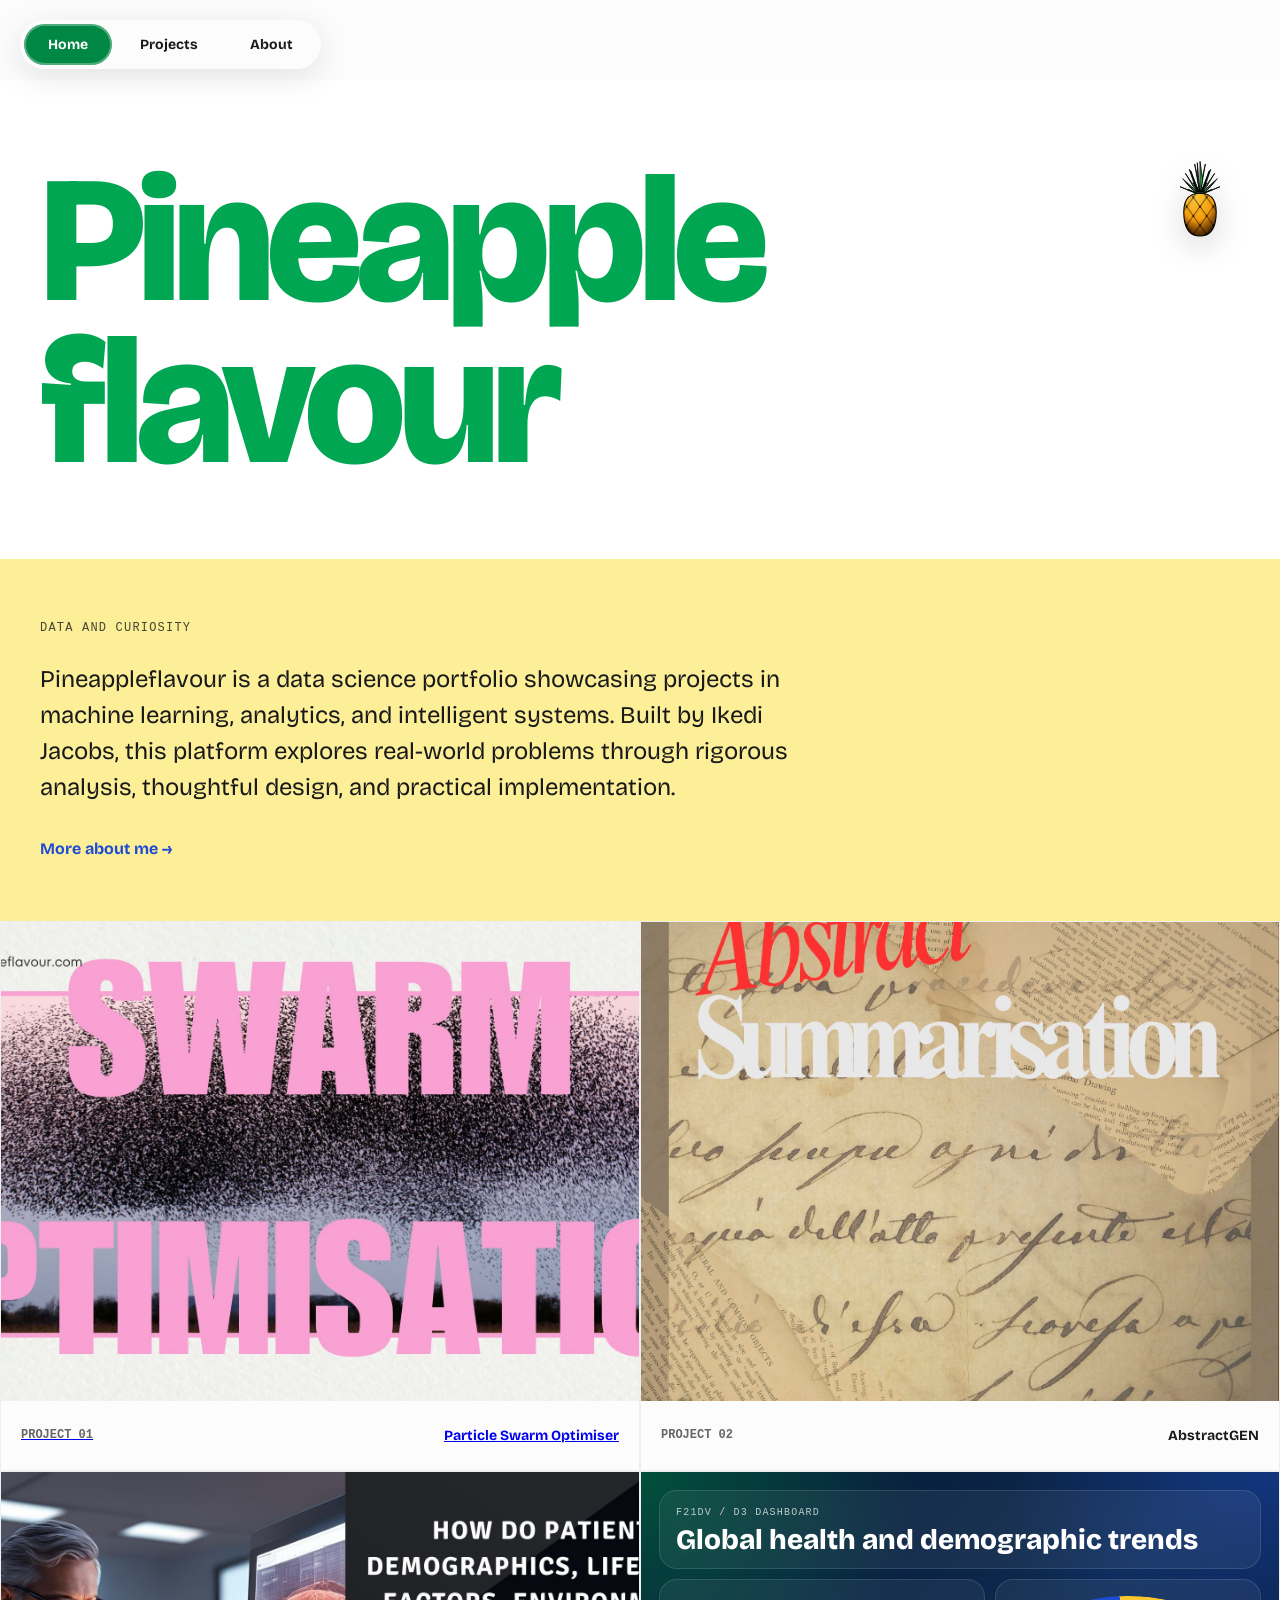
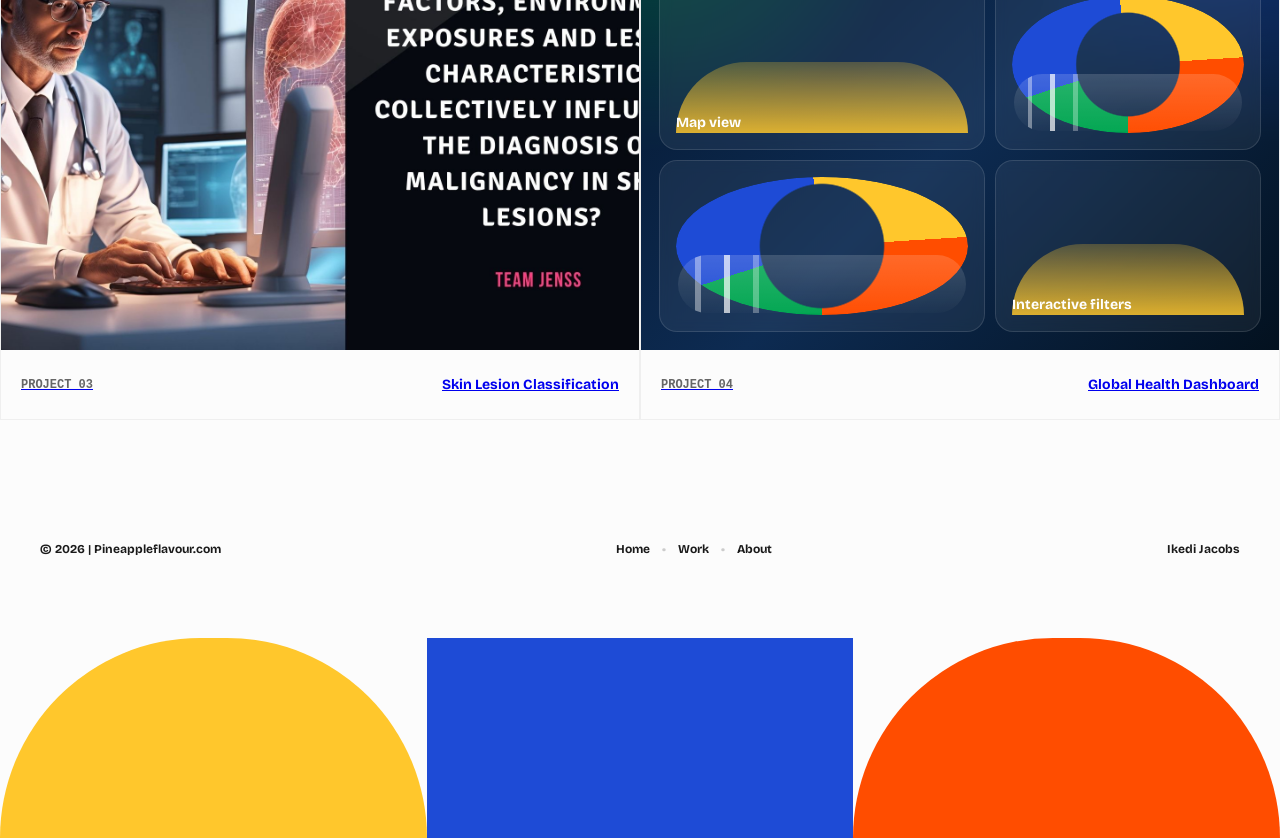
==== index.html @ 5fedc17b "feat: Add rotating pineapple SVG animation and apply drop shadow effect for enhanced visual appeal" ====
<!DOCTYPE html>
<html lang="en">

<head>
    <meta charset="UTF-8">
    <meta name="viewport" content="width=device-width, initial-scale=1.0">
    <title>Pineappleflavour</title>
    <link rel="icon" href="/assets/favicon.ico" type="image/png">
    <link rel="stylesheet" href="/style.css">
    <link rel="preconnect" href="https://fonts.googleapis.com">
    <link rel="preconnect" href="https://fonts.gstatic.com" crossorigin>
    <link
        href="https://fonts.googleapis.com/css2?family=Ancizar+Serif:ital,wght@0,300..900;1,300..900&family=Bricolage+Grotesque:opsz,wght@12..96,200..800&display=swap"
        rel="stylesheet">
</head>

<body class="page-home">
    <header class="header">
        <nav class="nav">
            <a href="/" class="nav-pill active">Home</a>
            <a href="/work/" class="nav-pill">Projects</a>
            <a href="/about/" class="nav-pill">About</a>
        </nav>
    </header>

    <main>
        <section class="hero-home">
            <div class="hero-content">
                <div class="title-row">
                    <h1 class="main-title">Pineapple<br>flavour</h1>
                    <div class="sun-icon">
                        <svg class="rotating-pineapple" viewBox="0 0 200 300" width="100%" height="100%" xmlns="http://www.w3.org/2000/svg">
                            <defs>
                                <radialGradient id="bodyGrad" cx="50%" cy="50%" r="50%" fx="35%" fy="35%">
                                    <stop offset="0%" stop-color="#ffd54f" />
                                    <stop offset="60%" stop-color="#f59e0b" />
                                    <stop offset="100%" stop-color="#b45309" />
                                </radialGradient>
                            
                                <radialGradient id="innerShadow" cx="50%" cy="50%" r="50%" fx="30%" fy="30%">
                                    <stop offset="65%" stop-color="#000" stop-opacity="0" />
                                    <stop offset="100%" stop-color="#000" stop-opacity="0.8" />
                                </radialGradient>

                                <pattern id="diamonds" width="50" height="70" patternUnits="userSpaceOnUse" patternTransform="translate(25, 0)">
                                    <line x1="0" y1="0" x2="50" y2="70" stroke="#000" stroke-width="2.5" />
                                    <line x1="50" y1="0" x2="0" y2="70" stroke="#000" stroke-width="2.5" />
                                    
                                    <g stroke="#000" stroke-width="2.5" stroke-linecap="round">
                                        <line x1="22" y1="35" x2="28" y2="35" />
                                        <line x1="25" y1="32" x2="25" y2="38" />
                                        <line x1="-3" y1="0" x2="3" y2="0" />
                                        <line x1="0" y1="-3" x2="0" y2="3" />
                                        <line x1="47" y1="0" x2="53" y2="0" />
                                        <line x1="50" y1="-3" x2="50" y2="3" />
                                        <line x1="-3" y1="70" x2="3" y2="70" />
                                        <line x1="0" y1="67" x2="0" y2="73" />
                                        <line x1="47" y1="70" x2="53" y2="70" />
                                        <line x1="50" y1="67" x2="50" y2="73" />
                                    </g>
                                </pattern>

                                <clipPath id="bodyClip">
                                    <path d="M100,125 C150,125 165,160 160,215 C155,265 135,285 100,285 C65,285 45,265 40,215 C35,160 50,125 100,125 Z" />
                                </clipPath>
                            </defs>

                            <g stroke="#000" stroke-width="3" stroke-linejoin="round">
                                <path d="M100,130 L60,35 L80,95 Z" fill="#145227" />
                                <path d="M100,130 L140,35 L120,95 Z" fill="#145227" />
                                <path d="M100,130 L35,70 L65,105 Z" fill="#145227" />
                                <path d="M100,130 L165,70 L135,105 Z" fill="#145227" />

                                <path d="M100,130 L80,15 L95,85 Z" fill="#207a3c" />
                                <path d="M100,130 L120,15 L105,85 Z" fill="#207a3c" />
                                <path d="M100,130 L45,50 L75,100 Z" fill="#207a3c" />
                                <path d="M100,130 L155,50 L125,100 Z" fill="#207a3c" />
                                <path d="M100,130 L25,100 L60,115 Z" fill="#145227" />
                                <path d="M100,130 L175,100 L140,115 Z" fill="#145227" />

                                <path d="M100,130 L100,5 L110,75 Z" fill="#32a852" />
                                <path d="M100,130 L90,10 L92,75 Z" fill="#32a852" />
                                <path d="M100,130 L65,40 L85,95 Z" fill="#32a852" />
                                <path d="M100,130 L135,40 L115,95 Z" fill="#32a852" />
                                <path d="M100,130 L45,80 L75,115 Z" fill="#32a852" />
                                <path d="M100,130 L155,80 L125,115 Z" fill="#32a852" />

                                <path d="M100,130 L75,85 L95,120 Z" fill="#207a3c" />
                                <path d="M100,130 L125,85 L105,120 Z" fill="#207a3c" />
                                <path d="M100,130 L55,110 L85,125 Z" fill="#207a3c" />
                                <path d="M100,130 L145,110 L115,125 Z" fill="#207a3c" />
                            </g>

                            <path d="M78,123 C78,118 122,118 122,123 C122,128 78,128 78,123 Z" fill="#145227" stroke="#000" stroke-width="3" />

                            <g clip-path="url(#bodyClip)">
                                <rect x="0" y="0" width="200" height="300" fill="url(#bodyGrad)" />
                                <rect x="0" y="0" width="200" height="300" fill="url(#diamonds)" />
                                <rect x="0" y="0" width="200" height="300" fill="url(#innerShadow)" />
                            </g>
                        
                            <path d="M100,125 C150,125 165,160 160,215 C155,265 135,285 100,285 C65,285 45,265 40,215 C35,160 50,125 100,125 Z" fill="none" stroke="#000" stroke-width="4" />
                        </svg>
                    </div>
                </div>
            </div>
            <div class="hero-info-box">
                <p class="section-label">DATA AND CURIOSITY</p>
                <p class="hero-description">
                    Pineappleflavour is a data science portfolio showcasing projects in machine learning, analytics, and
                    intelligent systems.
                    Built by Ikedi Jacobs, this platform explores real-world problems through rigorous analysis,
                    thoughtful design, and
                    practical implementation.
                </p>
                <a href="/about/" class="more-link">More about me →</a>
            </div>
        </section>

        <section class="projects-grid">
            <a href="/pso/" class="project-card">
                <div class="project-image">
                    <img src="assets/swarm-optimisation-full.jpg" alt="Particle Swarm Optimiser">
                </div>
                <div class="project-info">
                    <span class="project-id">PROJECT 01</span>
                    <span class="project-name">Particle Swarm Optimiser</span>
                </div>
            </a>
            <div class="project-card">
                <div class="project-image">
                    <img src="assets/abstractGEN.jpg" alt="AbstractGEN">
                </div>
                <div class="project-info">
                    <span class="project-id">PROJECT 02</span>
                    <span class="project-name">AbstractGEN</span>
                </div>
            </div>
            <a href="/skin-lesion/" class="project-card">
                <div class="project-image">
                    <img src="assets/skin_lesion.jpg" alt="Skin Lesion Classification">
                </div>
                <div class="project-info">
                    <span class="project-id">PROJECT 03</span>
                    <span class="project-name">Skin Lesion Classification</span>
                </div>
            </a>
            <a href="/f21dv/" class="project-card">
                <div class="project-image">
                    <div class="project-preview project-preview--f21dv">
                        <div class="project-preview-grid">
                            <div class="project-preview-title">
                                <span class="project-preview-kicker">F21DV / D3 DASHBOARD</span>
                                <span class="project-preview-heading">Global health and demographic trends</span>
                            </div>
                            <div class="project-preview-panel">
                                <span>Map view</span>
                            </div>
                            <div class="project-preview-chart"></div>
                            <div class="project-preview-chart"></div>
                            <div class="project-preview-panel">
                                <span>Interactive filters</span>
                            </div>
                        </div>
                    </div>
                </div>
                <div class="project-info">
                    <span class="project-id">PROJECT 04</span>
                    <span class="project-name">Global Health Dashboard</span>
                </div>
            </a>
            <!-- <div class="project-card">
                <div class="project-image">
                    <img src="assets/project4.jpg" alt="Coming Soon">
                </div>
                <div class="project-info">
                    <span class="project-id">PROJECT 04</span>
                    <span class="project-name">Coming Soon</span>
                </div>
            </div> -->
        </section>
    </main>

    <footer class="footer">
        <div class="footer-top">
            <div class="copyright">© 2026 | Pineappleflavour.com</div>
            <nav class="footer-nav">
                <a href="/">Home</a>
                <span class="dot">•</span>
                <a href="/work/">Work</a>
                <span class="dot">•</span>
                <a href="/about/">About</a>
            </nav>
            <div class="footer-name">Ikedi Jacobs</div>
        </div>
        <div class="footer-shapes">
            <div class="shape yellow"></div>
            <div class="shape blue"></div>
            <div class="shape orange"></div>
        </div>
    </footer>
    <script src="/main.js"></script>
</body>

</html>
---- style.css ----
:root {
    /* Color Palette */
    --bg-color: #fcfcfc;
    --text-primary: #1a1a1a;
    --accent-brown: #8b572a;
    --accent-green: #00a651;
    --accent-blue: #1e4bd6;
    --accent-orange: #ff4d00;
    --accent-yellow: #ffc72c;
    --experimental-yellow: #fcef97;

    /* Typography */
    --font-main: 'Bricolage Grotesque', sans-serif;
    --font-serif: 'Ancizar Serif', serif;
    --font-mono: 'Space Mono', monospace;

    /* Navigation */
    --nav-active-bg: var(--accent-yellow);
    --nav-active-text: #000;
}

* {
    margin: 0;
    padding: 0;
    box-sizing: border-box;
}

body {
    background-color: var(--bg-color);
    color: var(--text-primary);
    font-family: var(--font-main);
    overflow-x: hidden;
    line-height: 1.5;
}

/* Header & Nav */
.header {
    position: fixed;
    top: 20px;
    left: 20px;
    z-index: 1000;
    backdrop-filter: blur(10px);
    background: rgba(255, 255, 255, 0.1);
    border-radius: 40px;
    padding: 4px;
    box-shadow: 0 8px 32px rgba(0, 0, 0, 0.1);
}

.nav {
    display: flex;
    gap: 4px;
}

.nav-pill {
    padding: 10px 24px;
    text-decoration: none;
    font-weight: 700;
    font-size: 14px;
    transition: all 0.4s cubic-bezier(0.23, 1, 0.32, 1);
    display: flex;
    align-items: center;
    justify-content: center;
    border-radius: 30px !important;
    background-color: transparent;
    color: var(--text-primary);
}

.nav-pill.active {
    background-color: var(--nav-active-bg);
    color: var(--nav-active-text);
    box-shadow: inset 0 0 0 2px rgba(255, 255, 255, 0.3);
}

.nav-pill:nth-child(1) {
    border-radius: 40px 0 0 40px;
}

.nav-pill:nth-child(3) {
    border-radius: 0 40px 40px 0;
}

.page-home {
    --nav-active-bg: #008743;
    --nav-active-text: #fff;
}

.page-projects {
    --nav-active-bg: #a8cdf7;
    --nav-active-text: #0d2b52;
}

.page-about {
    --nav-active-bg: #6f451f;
    --nav-active-text: #fff;
}

.nav-pill:hover {
    transform: translateY(-2px);
    box-shadow: 0 4px 20px rgba(0, 0, 0, 0.1);
}

/* Hero Section */
.hero-home {
    padding: 80px 0 0;
}

.hero-content {
    background-color: #fff;
    padding: 80px 40px;
    border-radius: 4px;
}

.title-row {
    display: flex;
    align-items: flex-start;
    justify-content: space-between;
}

.main-title {
    font-size: clamp(60px, 15vw, 180px);
    line-height: 0.9;
    letter-spacing: -0.04em;
    font-weight: 900;
    color: var(--accent-green);
    text-transform: none;
}

.sun-icon {
    width: 80px;
    height: 80px;
    animation: rotate 20s linear infinite;
}

@keyframes rotate {
    from {
        transform: rotate(0deg);
    }

    to {
        transform: rotate(360deg);
    }
}

.rotating-pineapple {
        animation: spinPineapple 12s linear infinite;
        transform-origin: center;
        /* Optional: Add a subtle drop shadow to make it pop */
        filter: drop-shadow(0px 10px 15px rgba(0, 0, 0, 0.15));
    }

    @keyframes spinPineapple {
        from { transform: rotate(0deg); }
        to { transform: rotate(360deg); }
    }

.hero-info-box {
    background-color: var(--experimental-yellow);
    padding: 60px 40px;
    color: var(--text-primary);
    margin-top: -5px;
    /* Slight overlap or flush */
}

.section-label {
    font-family: var(--font-mono);
    font-size: 12px;
    letter-spacing: 0.1em;
    margin-bottom: 24px;
    opacity: 0.8;
}

.hero-description {
    font-size: 24px;
    max-width: 800px;
    margin-bottom: 32px;
    font-weight: 400;
}

.more-link {
    color: var(--accent-blue);
    text-decoration: none;
    font-weight: 700;
    font-size: 16px;
}

/* Projects Grid */
.projects-grid {
    display: grid;
    grid-template-columns: 1fr 1fr;
    padding: 0;
}

.project-card {
    border: 1px solid rgba(0, 0, 0, 0.05);
    cursor: pointer;
    overflow: hidden;
}

.project-image {
    aspect-ratio: 4/3;
    background-color: #ddd;
    overflow: hidden;
}

.project-image img {
    width: 100%;
    height: 100%;
    object-fit: cover;
    transition: transform 0.6s cubic-bezier(0.19, 1, 0.22, 1);
}

.project-preview {
    position: relative;
    width: 100%;
    height: 100%;
    min-height: 100%;
    overflow: hidden;
}

.project-preview--f21dv {
    background:
        radial-gradient(circle at top left, rgba(0, 166, 81, 0.4), transparent 35%),
        radial-gradient(circle at top right, rgba(30, 75, 214, 0.35), transparent 34%),
        linear-gradient(135deg, #04162d 0%, #0d2b52 52%, #03111f 100%);
    color: #fff;
}

.project-preview-grid {
    position: absolute;
    inset: 0;
    display: grid;
    grid-template-columns: 1.1fr 0.9fr;
    grid-template-rows: auto 1fr 1fr;
    gap: 10px;
    padding: 18px;
}

.project-preview-title,
.project-preview-panel,
.project-preview-chart {
    border: 1px solid rgba(255, 255, 255, 0.12);
    border-radius: 18px;
    background: rgba(255, 255, 255, 0.06);
    backdrop-filter: blur(6px);
}

.project-preview-title {
    grid-column: 1 / -1;
    padding: 14px 16px;
}

.project-preview-title span {
    display: block;
}

.project-preview-kicker {
    font-family: var(--font-mono);
    font-size: 10px;
    letter-spacing: 0.12em;
    color: rgba(255, 255, 255, 0.72);
    margin-bottom: 6px;
}

.project-preview-heading {
    font-size: clamp(20px, 2.4vw, 28px);
    line-height: 1;
    font-weight: 800;
}

.project-preview-panel {
    padding: 16px;
    display: flex;
    align-items: flex-end;
    position: relative;
    overflow: hidden;
}

.project-preview-panel::before {
    content: "";
    position: absolute;
    inset: auto 16px 16px;
    height: 42%;
    border-radius: 999px 999px 0 0;
    background: linear-gradient(180deg, rgba(255, 199, 44, 0.25), rgba(255, 199, 44, 0.85));
}

.project-preview-panel span {
    position: relative;
    z-index: 1;
    font-size: 14px;
    font-weight: 700;
}

.project-preview-chart {
    position: relative;
    overflow: hidden;
}

.project-preview-chart::before,
.project-preview-chart::after {
    content: "";
    position: absolute;
    inset: 16px;
    border-radius: 50%;
}

.project-preview-chart::before {
    background:
        conic-gradient(from 180deg,
            #00a651 0 20%,
            #1e4bd6 20% 48%,
            #ffc72c 48% 74%,
            #ff4d00 74% 100%);
    mask: radial-gradient(circle at center, transparent 0 38%, #000 39%);
    -webkit-mask: radial-gradient(circle at center, transparent 0 38%, #000 39%);
}

.project-preview-chart::after {
    inset: auto 18px 18px;
    height: 34%;
    border-radius: 999px;
    background:
        linear-gradient(90deg, transparent 0 6%, rgba(255, 255, 255, 0.4) 6% 8%, transparent 8% 16%, rgba(255, 255, 255, 0.7) 16% 18%, transparent 18% 26%, rgba(255, 255, 255, 0.3) 26% 28%, transparent 28% 100%),
        linear-gradient(180deg, rgba(255, 255, 255, 0.16), rgba(255, 255, 255, 0.02));
}

.project-card:hover .project-image img {
    transform: scale(1.05);
}

.project-info {
    padding: 24px 20px;
    display: flex;
    justify-content: space-between;
    align-items: center;
    font-size: 14px;
    font-weight: 700;
}

.project-id {
    font-family: var(--font-mono);
    font-size: 12px;
    color: #666;
}

/* Footer */
.footer {
    padding: 80px 0 0 0;
    display: flex;
    flex-direction: column;
}

.footer-top {
    display: flex;
    justify-content: space-between;
    align-items: center;
    padding: 40px;
    font-size: 12px;
    font-weight: 700;
}

.footer-nav {
    display: flex;
    gap: 12px;
}

.footer-nav a {
    text-decoration: none;
    color: inherit;
}

.dot {
    color: #ccc;
}

.footer-shapes {
    display: flex;
    height: 200px;
    margin-top: 40px;
}

.shape {
    flex: 1;
}

.shape.yellow {
    background-color: var(--accent-yellow);
    border-radius: 200px 200px 0 0;
}

.shape.blue {
    background-color: var(--accent-blue);
}

.shape.orange {
    background-color: var(--accent-orange);
    border-radius: 200px 200px 0 0;
}


/* Projects List (Work Page) */
.projects-list {
    padding: 0;
    background-color: #fff;
}

.work-item {
    display: grid;
    grid-template-columns: 1fr 1fr;
    border-bottom: 1px solid #eee;
}

.work-content {
    padding: 80px 40px;
    display: flex;
    flex-direction: column;
    justify-content: space-between;
}

.work-meta {
    font-family: var(--font-mono);
    font-size: 12px;
    color: #999;
    margin-bottom: 40px;
}

.work-item-title {
    font-size: 48px;
    font-weight: 700;
    margin-bottom: 24px;
    line-height: 1.1;
}

.work-item-desc {
    font-size: 18px;
    color: #444;
    max-width: 400px;
    margin-bottom: 40px;
}

.view-link {
    font-weight: 700;
    color: var(--accent-blue);
    text-decoration: none;
}

.work-visual {
    background-color: #f0f0f0;
    overflow: hidden;
    aspect-ratio: 1/1;
}

.work-visual img {
    width: 100%;
    height: 100%;
    object-fit: cover;
    transition: transform 0.8s ease;
}

.work-visual .project-preview {
    height: 100%;
}

.work-item:hover .work-visual img {
    transform: scale(1.05);
}

.work-item:hover .project-preview {
    transform: scale(1.03);
    transition: transform 0.8s ease;
}

@media (max-width: 900px) {
    .work-item {
        grid-template-columns: 1fr;
    }
}

/* Responsive */
@media (max-width: 768px) {
    .projects-grid {
        grid-template-columns: 1fr;
    }

    .title-row {
        flex-direction: column-reverse;
    }

    .sun-icon {
        margin-bottom: 20px;
    }

    .footer-top {
        flex-direction: column;
        gap: 20px;
        text-align: center;
    }
}
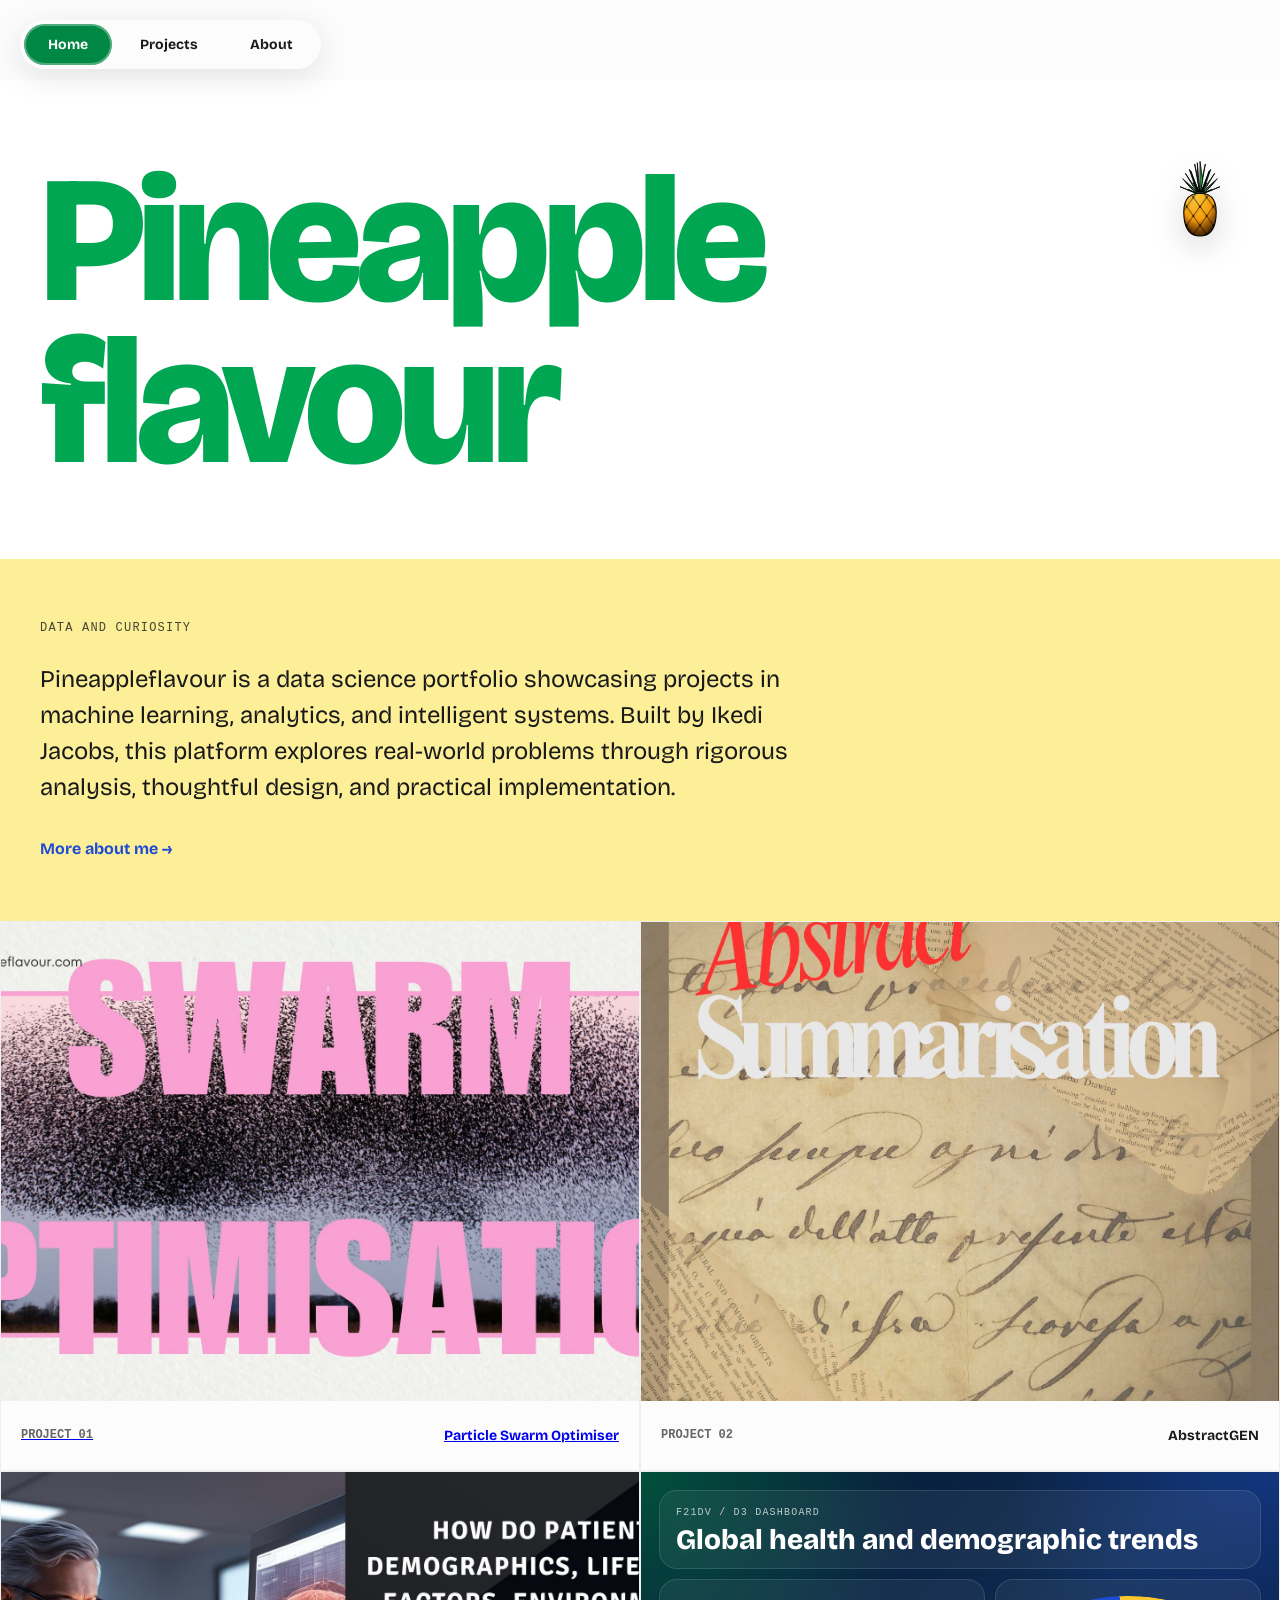
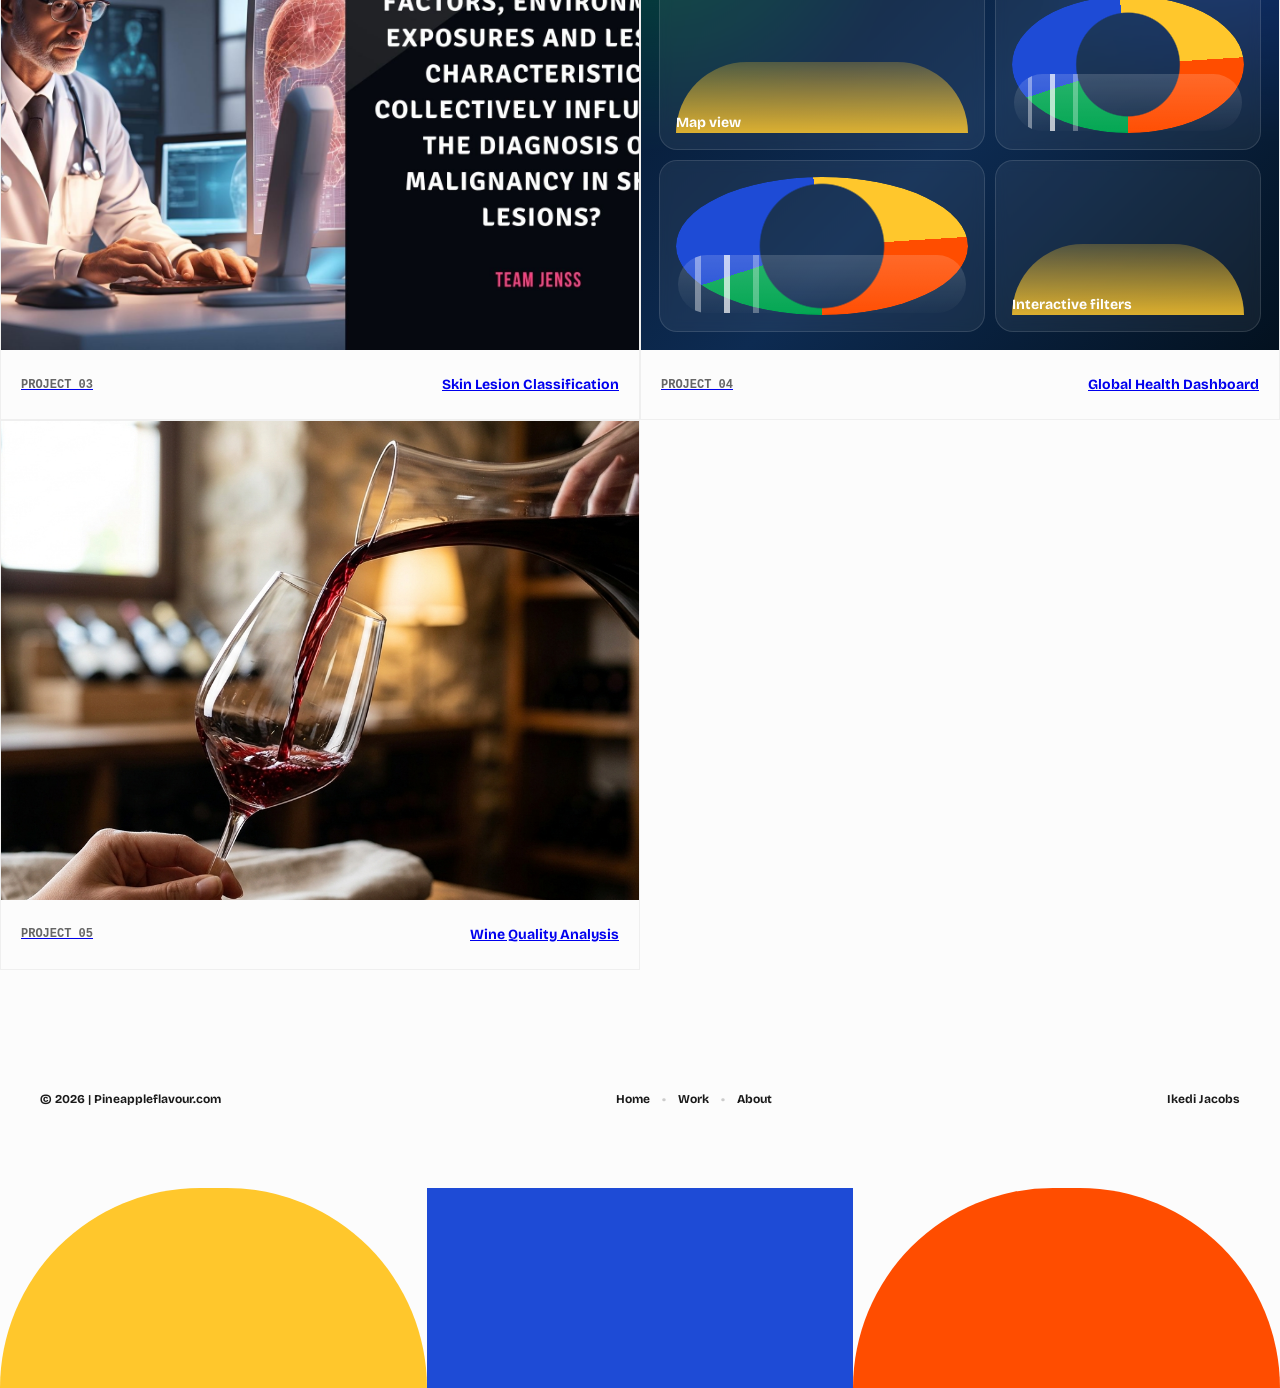
==== commit 2c44a86c: "Add Wine Quality project page and assets - Created index.html for the Wine Quality project with deta" ====
--- a/index.html
+++ b/index.html
@@ -167,6 +167,15 @@
                 <div class="project-info">
                     <span class="project-id">PROJECT 04</span>
                     <span class="project-name">Global Health Dashboard</span>
+                </div>
+            </a>
+            <a href="/wine-quality/" class="project-card">
+                <div class="project-image">
+                    <img src="assets/winequality.png" alt="Wine Quality Analysis">
+                </div>
+                <div class="project-info">
+                    <span class="project-id">PROJECT 05</span>
+                    <span class="project-name">Wine Quality Analysis</span>
                 </div>
             </a>
             <!-- <div class="project-card">
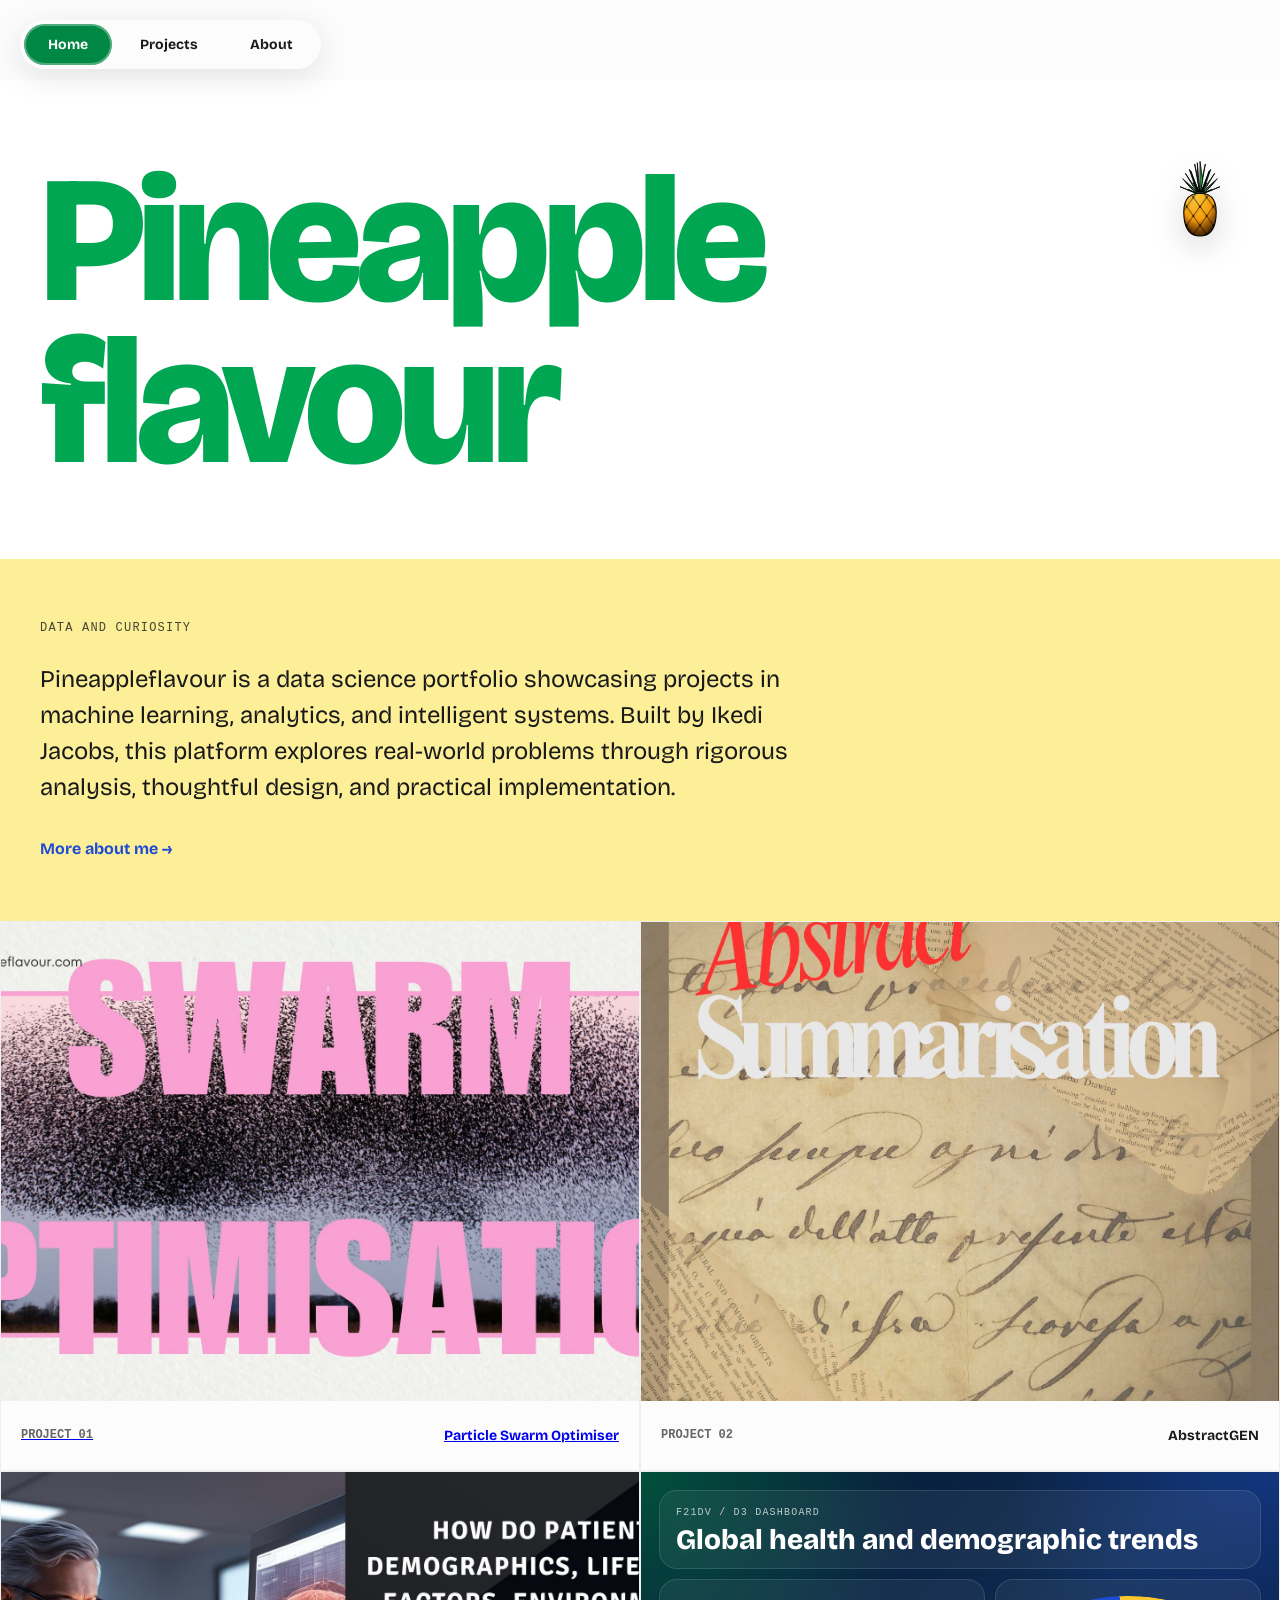
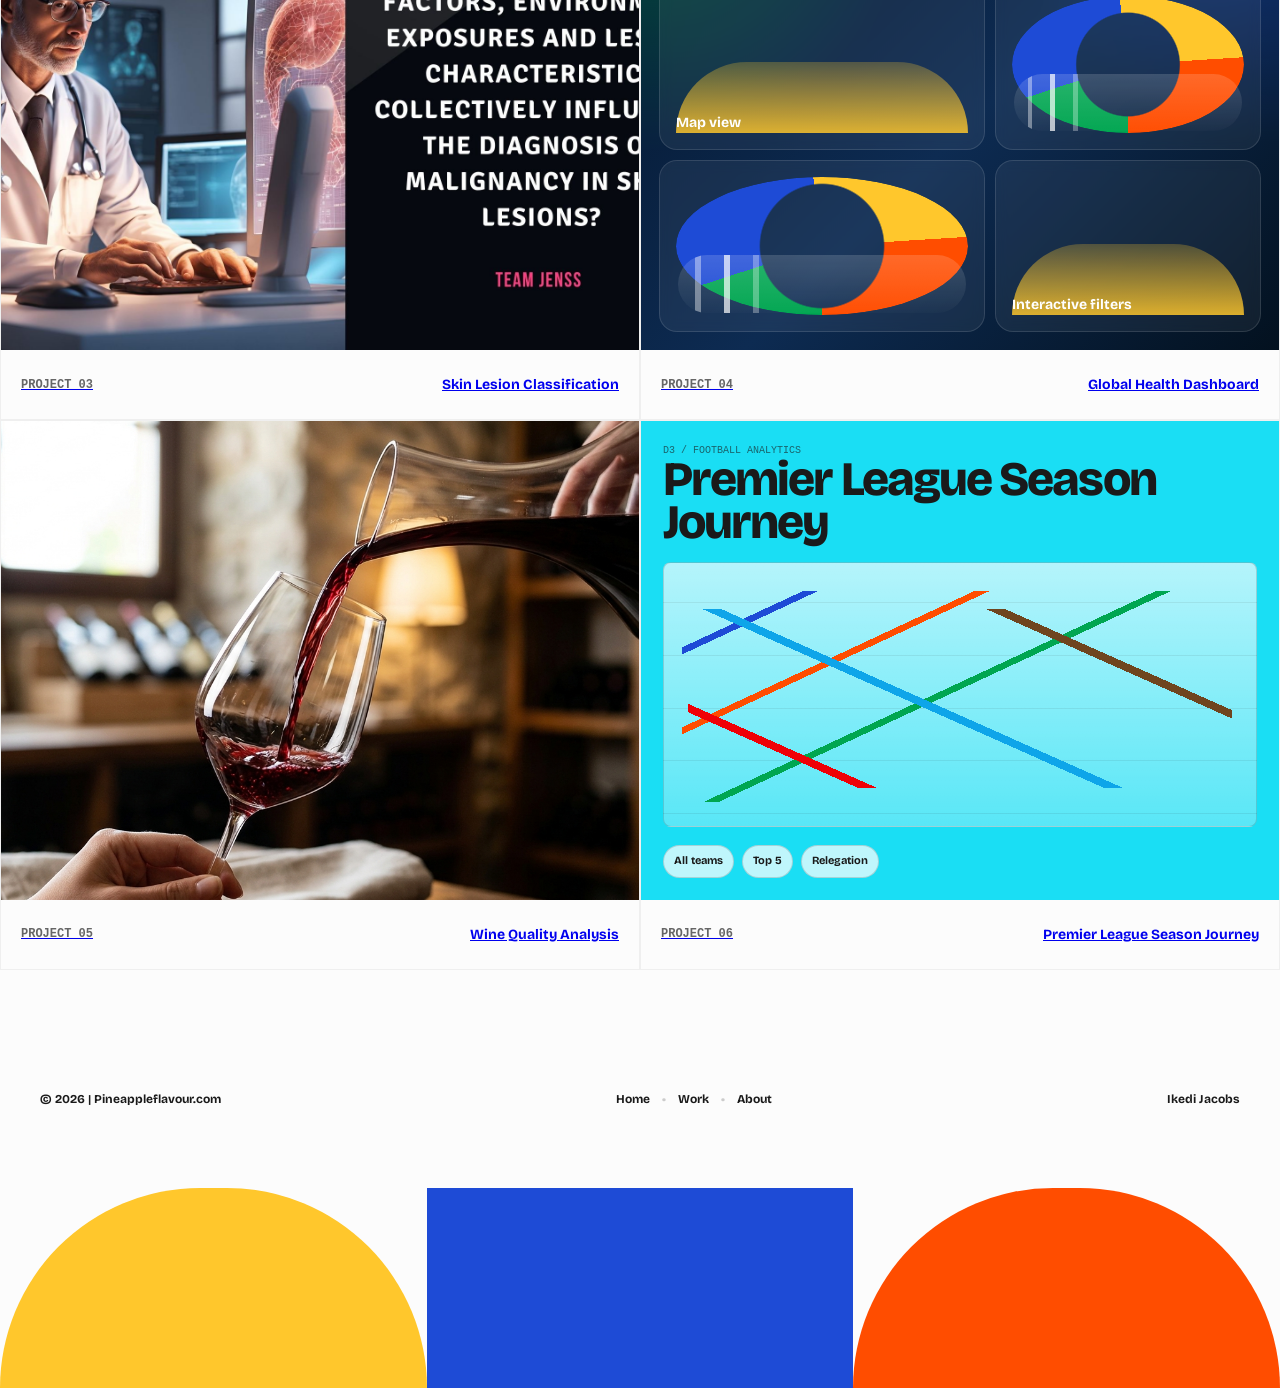
==== commit 7ae1dd13: "feat: premier-league visualisation" ====
--- a/index.html
+++ b/index.html
@@ -176,6 +176,28 @@
                 <div class="project-info">
                     <span class="project-id">PROJECT 05</span>
                     <span class="project-name">Wine Quality Analysis</span>
+                </div>
+            </a>
+            <a href="/premier-league/" class="project-card">
+                <div class="project-image">
+                    <div class="project-preview project-preview--premier-league">
+                        <div class="premier-preview">
+                            <div>
+                                <div class="premier-preview-meta">D3 / FOOTBALL ANALYTICS</div>
+                                <div class="premier-preview-title">Premier League Season Journey</div>
+                            </div>
+                            <div class="premier-preview-chart"></div>
+                            <div class="premier-preview-pills">
+                                <span>All teams</span>
+                                <span>Top 5</span>
+                                <span>Relegation</span>
+                            </div>
+                        </div>
+                    </div>
+                </div>
+                <div class="project-info">
+                    <span class="project-id">PROJECT 06</span>
+                    <span class="project-name">Premier League Season Journey</span>
                 </div>
             </a>
             <!-- <div class="project-card">
--- a/style.css
+++ b/style.css
@@ -7,6 +7,7 @@
     --accent-blue: #1e4bd6;
     --accent-orange: #ff4d00;
     --accent-yellow: #ffc72c;
+    --premier-league-blue: #1adef4;
     --experimental-yellow: #fcef97;
 
     /* Typography */
@@ -324,6 +325,79 @@
         linear-gradient(180deg, rgba(255, 255, 255, 0.16), rgba(255, 255, 255, 0.02));
 }
 
+.project-preview--premier-league {
+    background: #1adef4;
+    color: var(--text-primary);
+}
+
+.premier-preview {
+    position: absolute;
+    inset: 0;
+    padding: 22px;
+    display: grid;
+    grid-template-rows: auto 1fr auto;
+    gap: 18px;
+}
+
+.premier-preview-title {
+    font-size: clamp(28px, 4vw, 48px);
+    line-height: 0.9;
+    font-weight: 900;
+    letter-spacing: -0.04em;
+}
+
+.premier-preview-meta {
+    font-family: var(--font-mono);
+    font-size: 10px;
+    color: rgba(26, 26, 26, 0.62);
+    text-transform: uppercase;
+}
+
+.premier-preview-chart {
+    position: relative;
+    border: 1px solid rgba(26, 26, 26, 0.16);
+    border-radius: 8px;
+    background:
+        repeating-linear-gradient(to bottom, transparent 0 15%, rgba(26, 26, 26, 0.08) 15% calc(15% + 1px), transparent calc(15% + 1px) 20%),
+        linear-gradient(180deg, rgba(255, 255, 255, 0.68), rgba(255, 255, 255, 0.28));
+    overflow: hidden;
+}
+
+.premier-preview-chart::before,
+.premier-preview-chart::after {
+    content: "";
+    position: absolute;
+    inset: 28px 18px 24px;
+    background-repeat: no-repeat;
+    background-size: 100% 100%;
+}
+
+.premier-preview-chart::before {
+    background-image:
+        linear-gradient(155deg, transparent 0 12%, #1e4bd6 12% 13.5%, transparent 13.5% 29%, #ff4d00 29% 30.5%, transparent 30.5% 47%, #00a651 47% 48.5%, transparent 48.5% 100%);
+}
+
+.premier-preview-chart::after {
+    inset: 46px 24px 38px;
+    background-image:
+        linear-gradient(24deg, transparent 0 18%, #ef0107 18% 20%, transparent 20% 44%, #0ea5e9 44% 46%, transparent 46% 74%, #6f451f 74% 76%, transparent 76% 100%);
+}
+
+.premier-preview-pills {
+    display: flex;
+    gap: 8px;
+    flex-wrap: wrap;
+}
+
+.premier-preview-pills span {
+    border: 1px solid rgba(26, 26, 26, 0.16);
+    border-radius: 999px;
+    background: rgba(255, 255, 255, 0.72);
+    padding: 7px 10px;
+    font-size: 11px;
+    font-weight: 700;
+}
+
 .project-card:hover .project-image img {
     transform: scale(1.05);
 }
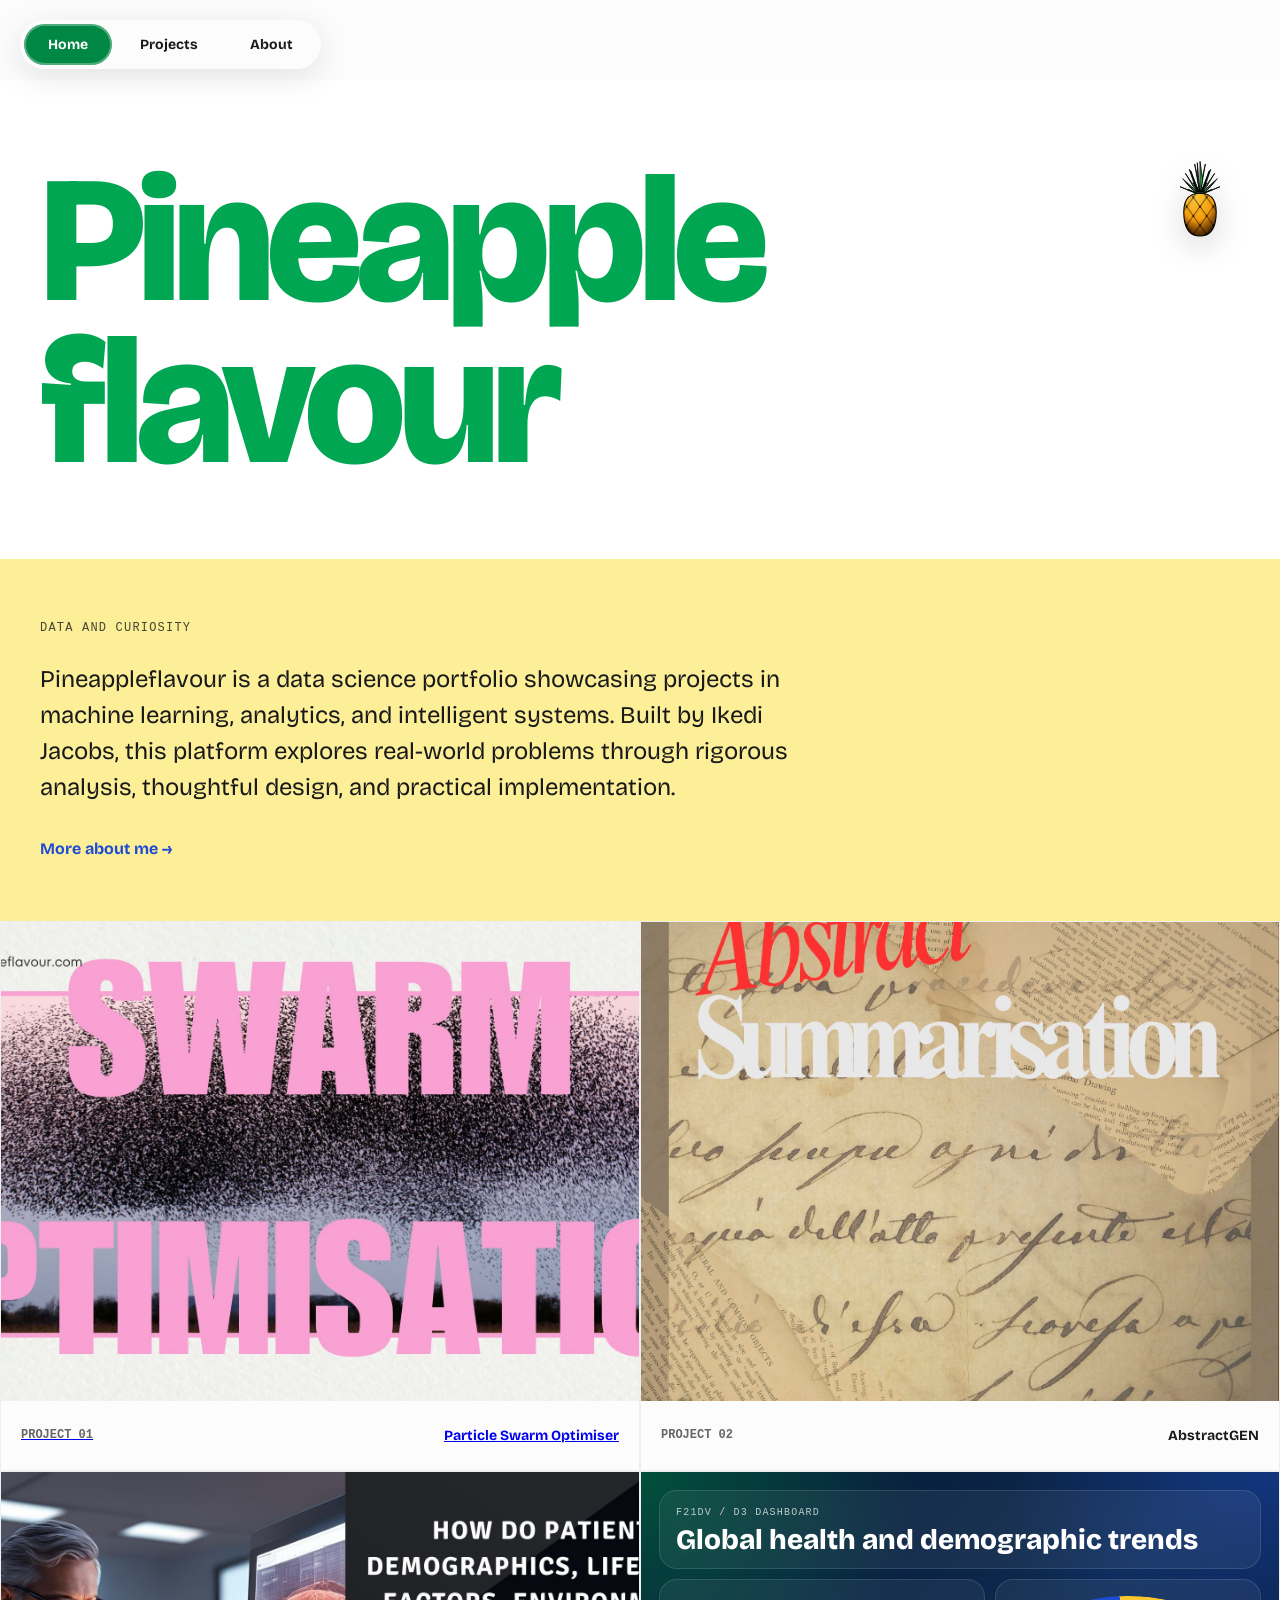
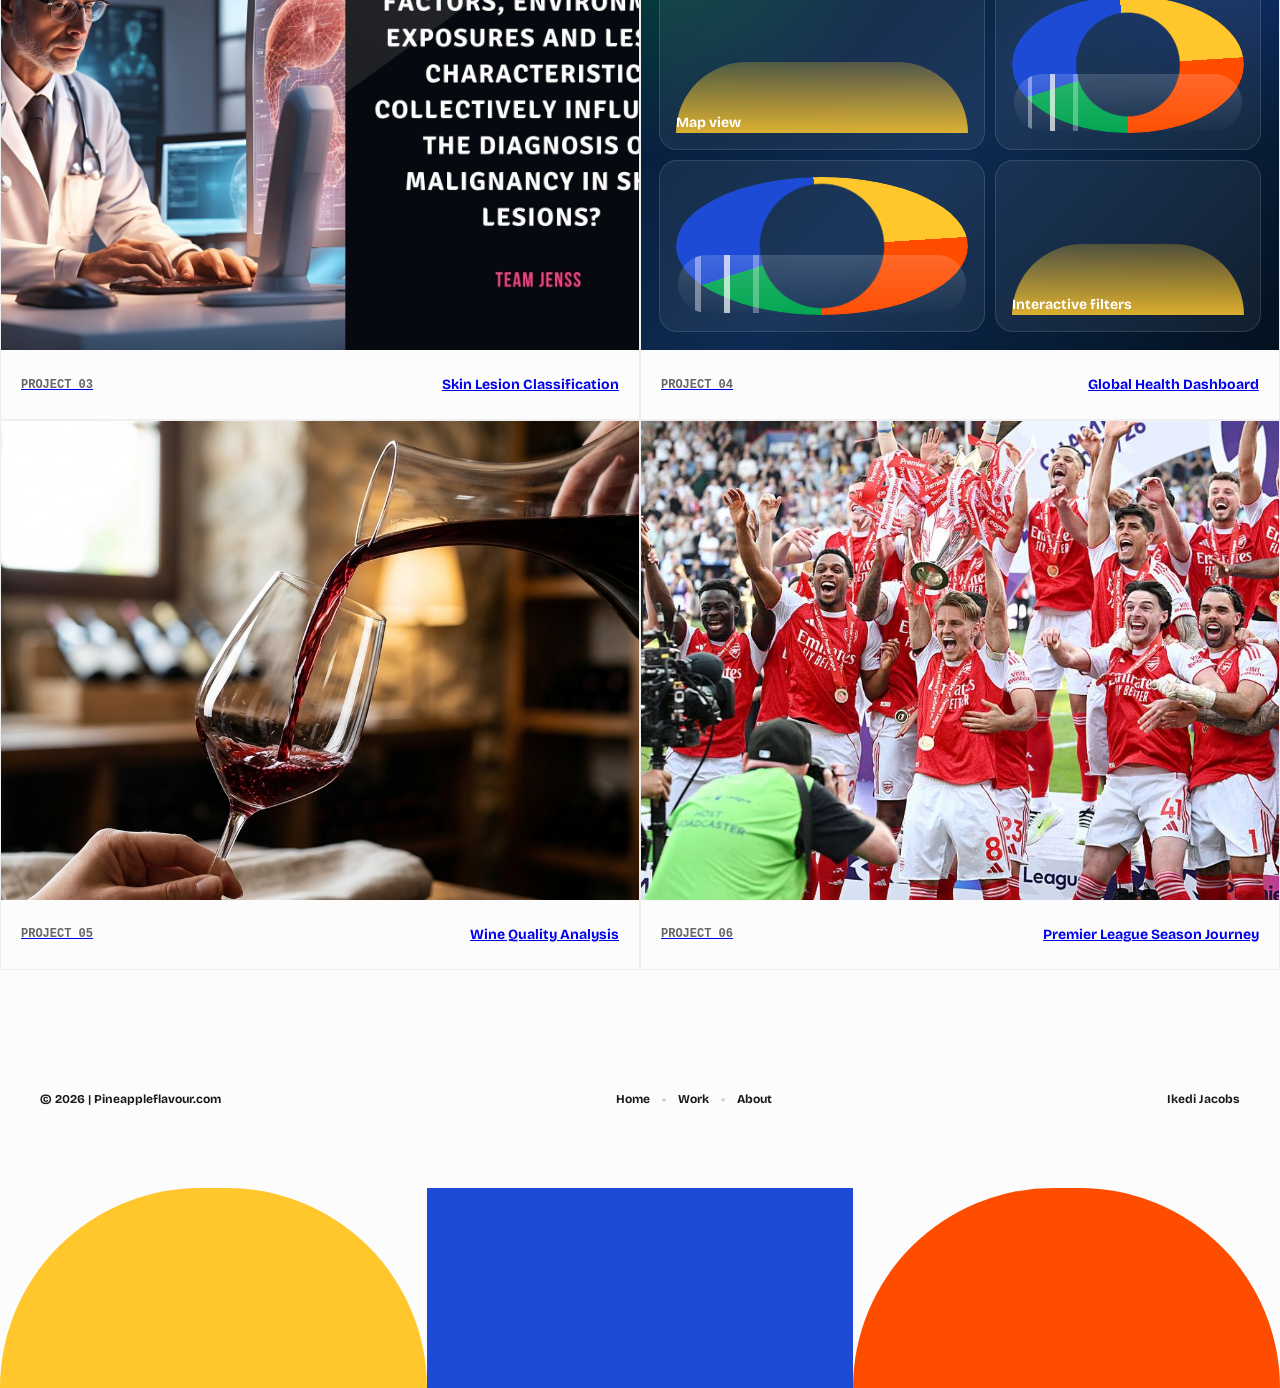
==== commit 14ca4aae: "feat: Replace Premier League project preview with image for enhanced visual representation" ====
--- a/index.html
+++ b/index.html
@@ -180,20 +180,7 @@
             </a>
             <a href="/premier-league/" class="project-card">
                 <div class="project-image">
-                    <div class="project-preview project-preview--premier-league">
-                        <div class="premier-preview">
-                            <div>
-                                <div class="premier-preview-meta">D3 / FOOTBALL ANALYTICS</div>
-                                <div class="premier-preview-title">Premier League Season Journey</div>
-                            </div>
-                            <div class="premier-preview-chart"></div>
-                            <div class="premier-preview-pills">
-                                <span>All teams</span>
-                                <span>Top 5</span>
-                                <span>Relegation</span>
-                            </div>
-                        </div>
-                    </div>
+                    <img src="assets/arsenal_premierleague.jpg" alt="Premier League Season Journey">
                 </div>
                 <div class="project-info">
                     <span class="project-id">PROJECT 06</span>
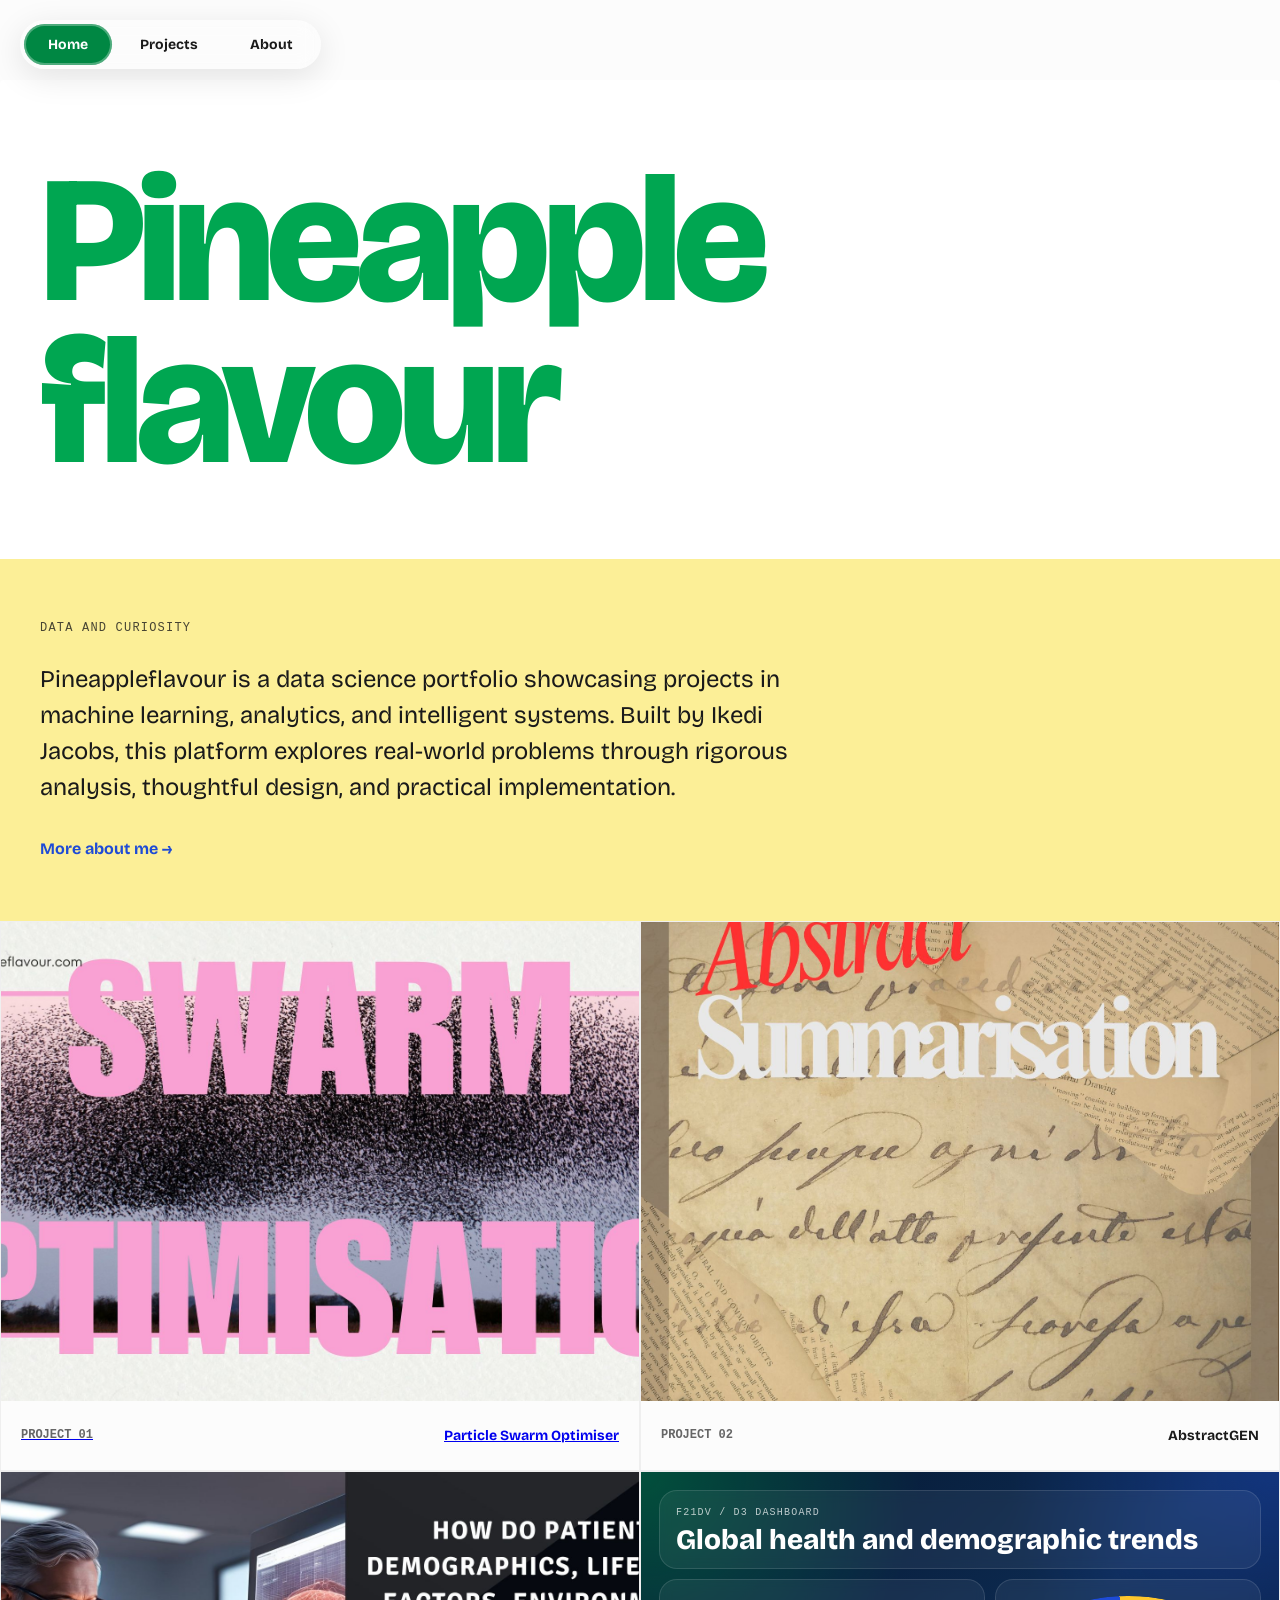
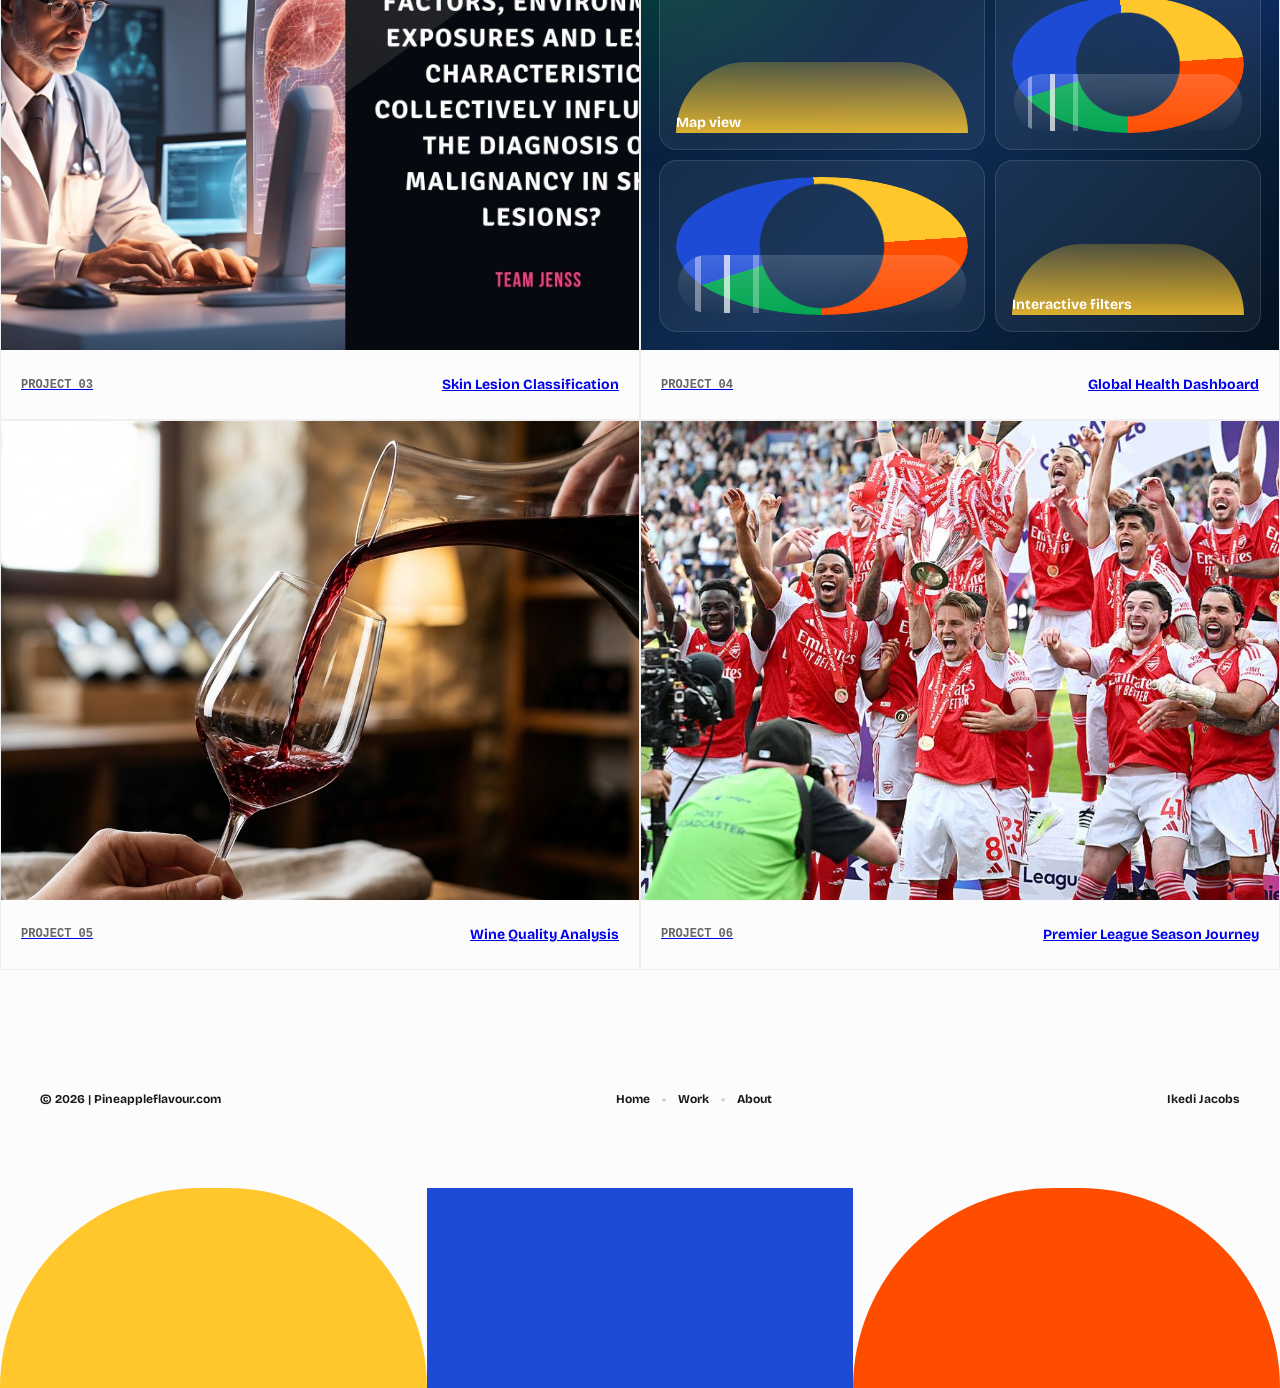
==== commit 2c858423: "feat: Add animated text effect to hero title for enhanced user engagement" ====
--- a/index.html
+++ b/index.html
@@ -28,80 +28,6 @@
             <div class="hero-content">
                 <div class="title-row">
                     <h1 class="main-title">Pineapple<br>flavour</h1>
-                    <div class="sun-icon">
-                        <svg class="rotating-pineapple" viewBox="0 0 200 300" width="100%" height="100%" xmlns="http://www.w3.org/2000/svg">
-                            <defs>
-                                <radialGradient id="bodyGrad" cx="50%" cy="50%" r="50%" fx="35%" fy="35%">
-                                    <stop offset="0%" stop-color="#ffd54f" />
-                                    <stop offset="60%" stop-color="#f59e0b" />
-                                    <stop offset="100%" stop-color="#b45309" />
-                                </radialGradient>
-                            
-                                <radialGradient id="innerShadow" cx="50%" cy="50%" r="50%" fx="30%" fy="30%">
-                                    <stop offset="65%" stop-color="#000" stop-opacity="0" />
-                                    <stop offset="100%" stop-color="#000" stop-opacity="0.8" />
-                                </radialGradient>
-
-                                <pattern id="diamonds" width="50" height="70" patternUnits="userSpaceOnUse" patternTransform="translate(25, 0)">
-                                    <line x1="0" y1="0" x2="50" y2="70" stroke="#000" stroke-width="2.5" />
-                                    <line x1="50" y1="0" x2="0" y2="70" stroke="#000" stroke-width="2.5" />
-                                    
-                                    <g stroke="#000" stroke-width="2.5" stroke-linecap="round">
-                                        <line x1="22" y1="35" x2="28" y2="35" />
-                                        <line x1="25" y1="32" x2="25" y2="38" />
-                                        <line x1="-3" y1="0" x2="3" y2="0" />
-                                        <line x1="0" y1="-3" x2="0" y2="3" />
-                                        <line x1="47" y1="0" x2="53" y2="0" />
-                                        <line x1="50" y1="-3" x2="50" y2="3" />
-                                        <line x1="-3" y1="70" x2="3" y2="70" />
-                                        <line x1="0" y1="67" x2="0" y2="73" />
-                                        <line x1="47" y1="70" x2="53" y2="70" />
-                                        <line x1="50" y1="67" x2="50" y2="73" />
-                                    </g>
-                                </pattern>
-
-                                <clipPath id="bodyClip">
-                                    <path d="M100,125 C150,125 165,160 160,215 C155,265 135,285 100,285 C65,285 45,265 40,215 C35,160 50,125 100,125 Z" />
-                                </clipPath>
-                            </defs>
-
-                            <g stroke="#000" stroke-width="3" stroke-linejoin="round">
-                                <path d="M100,130 L60,35 L80,95 Z" fill="#145227" />
-                                <path d="M100,130 L140,35 L120,95 Z" fill="#145227" />
-                                <path d="M100,130 L35,70 L65,105 Z" fill="#145227" />
-                                <path d="M100,130 L165,70 L135,105 Z" fill="#145227" />
-
-                                <path d="M100,130 L80,15 L95,85 Z" fill="#207a3c" />
-                                <path d="M100,130 L120,15 L105,85 Z" fill="#207a3c" />
-                                <path d="M100,130 L45,50 L75,100 Z" fill="#207a3c" />
-                                <path d="M100,130 L155,50 L125,100 Z" fill="#207a3c" />
-                                <path d="M100,130 L25,100 L60,115 Z" fill="#145227" />
-                                <path d="M100,130 L175,100 L140,115 Z" fill="#145227" />
-
-                                <path d="M100,130 L100,5 L110,75 Z" fill="#32a852" />
-                                <path d="M100,130 L90,10 L92,75 Z" fill="#32a852" />
-                                <path d="M100,130 L65,40 L85,95 Z" fill="#32a852" />
-                                <path d="M100,130 L135,40 L115,95 Z" fill="#32a852" />
-                                <path d="M100,130 L45,80 L75,115 Z" fill="#32a852" />
-                                <path d="M100,130 L155,80 L125,115 Z" fill="#32a852" />
-
-                                <path d="M100,130 L75,85 L95,120 Z" fill="#207a3c" />
-                                <path d="M100,130 L125,85 L105,120 Z" fill="#207a3c" />
-                                <path d="M100,130 L55,110 L85,125 Z" fill="#207a3c" />
-                                <path d="M100,130 L145,110 L115,125 Z" fill="#207a3c" />
-                            </g>
-
-                            <path d="M78,123 C78,118 122,118 122,123 C122,128 78,128 78,123 Z" fill="#145227" stroke="#000" stroke-width="3" />
-
-                            <g clip-path="url(#bodyClip)">
-                                <rect x="0" y="0" width="200" height="300" fill="url(#bodyGrad)" />
-                                <rect x="0" y="0" width="200" height="300" fill="url(#diamonds)" />
-                                <rect x="0" y="0" width="200" height="300" fill="url(#innerShadow)" />
-                            </g>
-                        
-                            <path d="M100,125 C150,125 165,160 160,215 C155,265 135,285 100,285 C65,285 45,265 40,215 C35,160 50,125 100,125 Z" fill="none" stroke="#000" stroke-width="4" />
-                        </svg>
-                    </div>
                 </div>
             </div>
             <div class="hero-info-box">
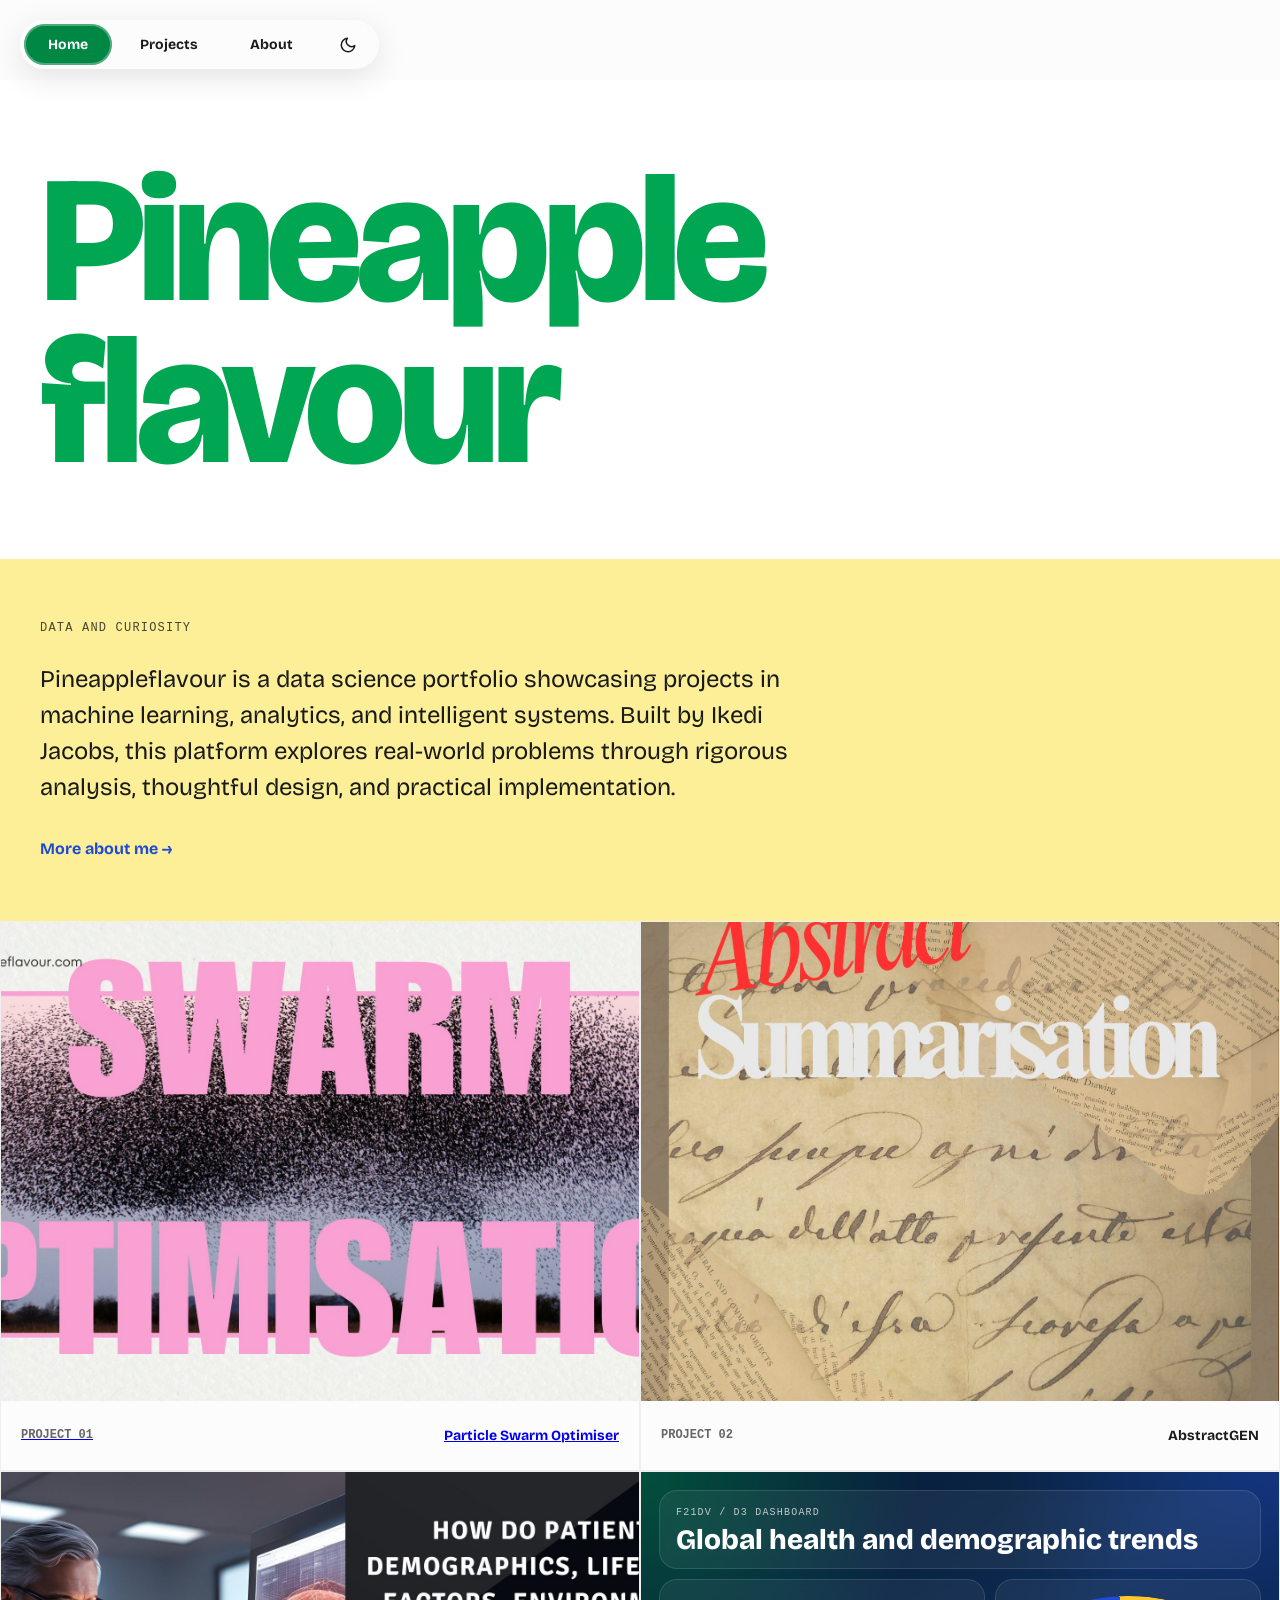
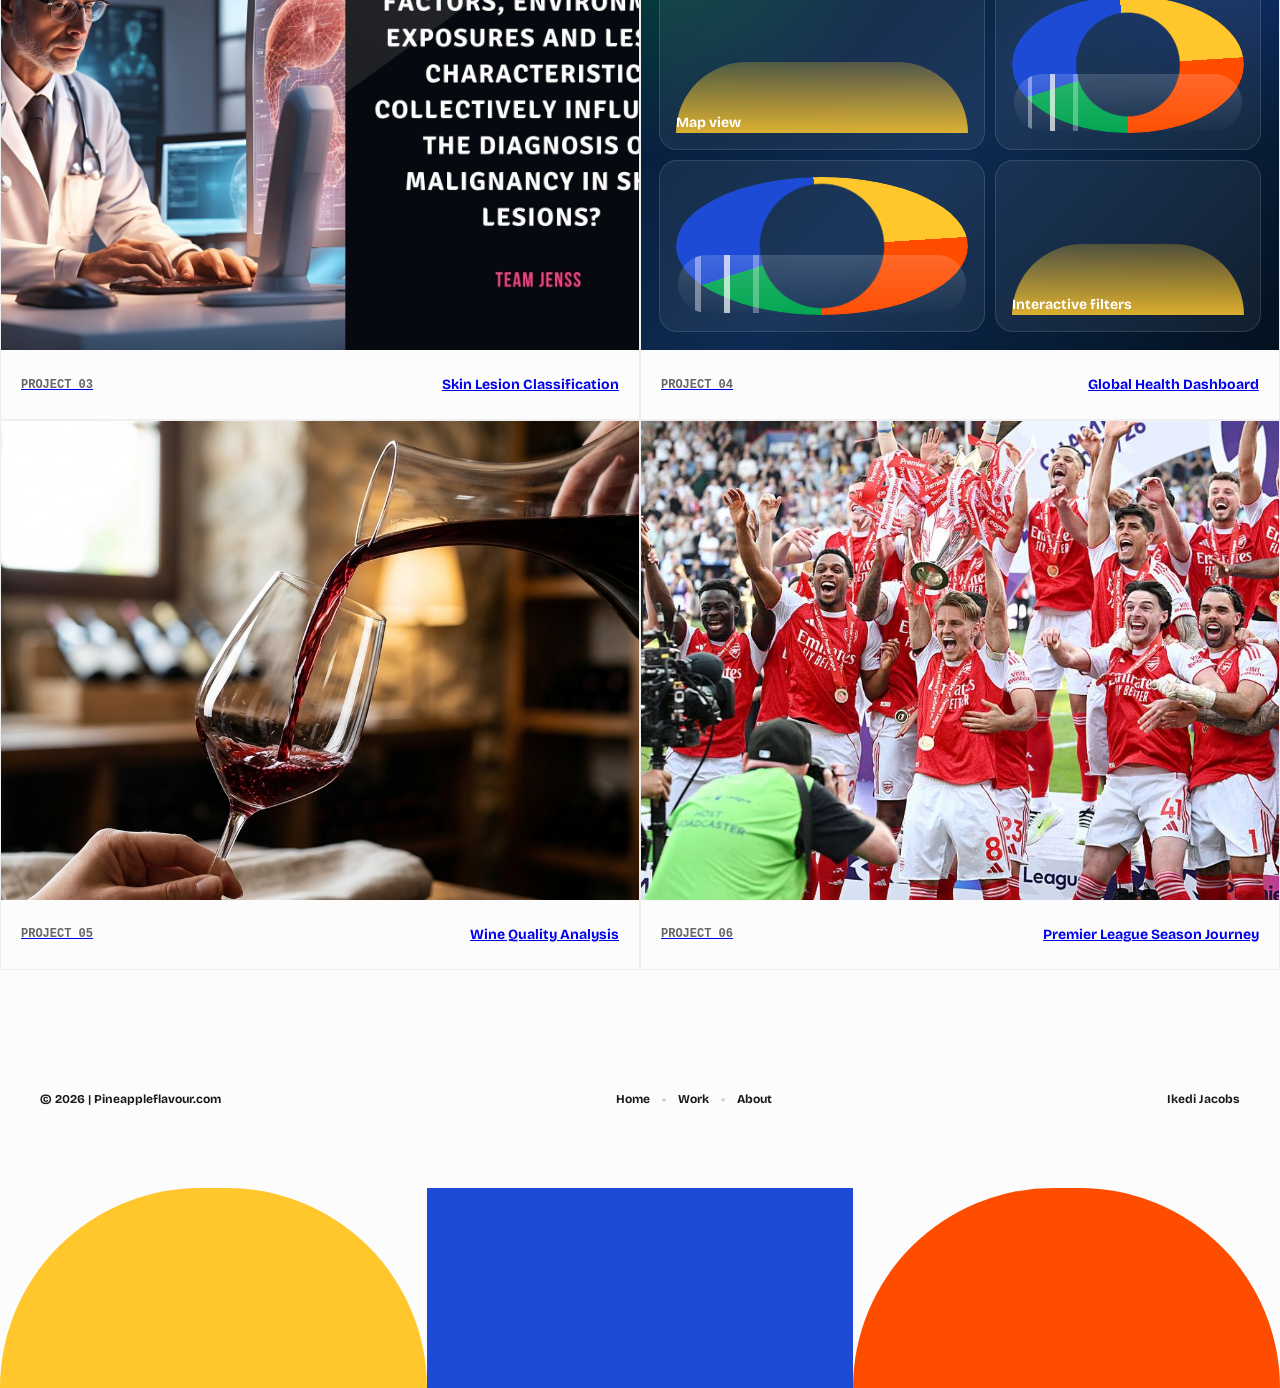
==== commit 710a7c42: "feat: Implement dark mode theme toggle and styles across all pages" ====
--- a/index.html
+++ b/index.html
@@ -6,6 +6,14 @@
     <meta name="viewport" content="width=device-width, initial-scale=1.0">
     <title>Pineappleflavour</title>
     <link rel="icon" href="/assets/favicon.ico" type="image/png">
+    <script>
+        (function() {
+            const savedTheme = localStorage.getItem('theme');
+            if (savedTheme === 'dark' || (!savedTheme && window.matchMedia('(prefers-color-scheme: dark)').matches)) {
+                document.documentElement.classList.add('dark-mode');
+            }
+        })();
+    </script>
     <link rel="stylesheet" href="/style.css">
     <link rel="preconnect" href="https://fonts.googleapis.com">
     <link rel="preconnect" href="https://fonts.gstatic.com" crossorigin>
--- a/style.css
+++ b/style.css
@@ -1,7 +1,9 @@
 :root {
-    /* Color Palette */
+    /* Color Palette (Light Mode) */
     --bg-color: #fcfcfc;
     --text-primary: #1a1a1a;
+    --text-secondary: #444;
+    --text-muted: #666;
     --accent-brown: #8b572a;
     --accent-green: #00a651;
     --accent-blue: #1e4bd6;
@@ -9,6 +11,20 @@
     --accent-yellow: #ffc72c;
     --premier-league-blue: #1adef4;
     --experimental-yellow: #fcef97;
+    
+    /* Card & Component Surfaces */
+    --card-bg: #ffffff;
+    --card-border: rgba(0, 0, 0, 0.05);
+    --header-bg: rgba(255, 255, 255, 0.1);
+    --header-shadow: rgba(0, 0, 0, 0.1);
+
+    /* Navigation Active Pill Variables (Default Light Mode values) */
+    --home-active-bg: #008743;
+    --home-active-text: #fff;
+    --projects-active-bg: #a8cdf7;
+    --projects-active-text: #0d2b52;
+    --about-active-bg: #6f451f;
+    --about-active-text: #fff;
 
     /* Typography */
     --font-main: 'Bricolage Grotesque', sans-serif;
@@ -18,6 +34,35 @@
     /* Navigation */
     --nav-active-bg: var(--accent-yellow);
     --nav-active-text: #000;
+}
+
+html.dark-mode {
+    /* Color Palette (Dark Mode) */
+    --bg-color: #0b0c10;
+    --text-primary: #f0f0f5;
+    --text-secondary: #bbb;
+    --text-muted: #a0a0a0;
+    --accent-brown: #cf9b6f;
+    --accent-green: #2ecc71;
+    --accent-blue: #4fa3ff;
+    --accent-orange: #ff7d47;
+    --accent-yellow: #ffdf6d;
+    --premier-league-blue: #00bcd4;
+    --experimental-yellow: #22251a;
+    
+    /* Card & Component Surfaces */
+    --card-bg: #14151a;
+    --card-border: rgba(255, 255, 255, 0.08);
+    --header-bg: rgba(15, 15, 20, 0.4);
+    --header-shadow: rgba(0, 0, 0, 0.4);
+
+    /* Navigation Active Pill Variables (Dark Mode values) */
+    --home-active-bg: #2ecc71;
+    --home-active-text: #000;
+    --projects-active-bg: #4fa3ff;
+    --projects-active-text: #0d2b52;
+    --about-active-bg: #cf9b6f;
+    --about-active-text: #000;
 }
 
 * {
@@ -32,6 +77,7 @@
     font-family: var(--font-main);
     overflow-x: hidden;
     line-height: 1.5;
+    transition: background-color 0.3s ease, color 0.3s ease;
 }
 
 /* Header & Nav */
@@ -41,10 +87,11 @@
     left: 20px;
     z-index: 1000;
     backdrop-filter: blur(10px);
-    background: rgba(255, 255, 255, 0.1);
+    background: var(--header-bg);
     border-radius: 40px;
     padding: 4px;
-    box-shadow: 0 8px 32px rgba(0, 0, 0, 0.1);
+    box-shadow: 0 8px 32px var(--header-shadow);
+    transition: background-color 0.3s ease, box-shadow 0.3s ease;
 }
 
 .nav {
@@ -81,18 +128,18 @@
 }
 
 .page-home {
-    --nav-active-bg: #008743;
-    --nav-active-text: #fff;
+    --nav-active-bg: var(--home-active-bg);
+    --nav-active-text: var(--home-active-text);
 }
 
 .page-projects {
-    --nav-active-bg: #a8cdf7;
-    --nav-active-text: #0d2b52;
+    --nav-active-bg: var(--projects-active-bg);
+    --nav-active-text: var(--projects-active-text);
 }
 
 .page-about {
-    --nav-active-bg: #6f451f;
-    --nav-active-text: #fff;
+    --nav-active-bg: var(--about-active-bg);
+    --nav-active-text: var(--about-active-text);
 }
 
 .nav-pill:hover {
@@ -106,9 +153,10 @@
 }
 
 .hero-content {
-    background-color: #fff;
+    background-color: var(--card-bg);
     padding: 80px 40px;
     border-radius: 4px;
+    transition: background-color 0.3s ease;
 }
 
 .title-row {
@@ -192,15 +240,17 @@
 }
 
 .project-card {
-    border: 1px solid rgba(0, 0, 0, 0.05);
+    border: 1px solid var(--card-border);
     cursor: pointer;
     overflow: hidden;
+    transition: border-color 0.3s ease;
 }
 
 .project-image {
     aspect-ratio: 4/3;
-    background-color: #ddd;
+    background-color: var(--card-border);
     overflow: hidden;
+    transition: background-color 0.3s ease;
 }
 
 .project-image img {
@@ -414,7 +464,7 @@
 .project-id {
     font-family: var(--font-mono);
     font-size: 12px;
-    color: #666;
+    color: var(--text-muted);
 }
 
 /* Footer */
@@ -475,13 +525,15 @@
 /* Projects List (Work Page) */
 .projects-list {
     padding: 0;
-    background-color: #fff;
+    background-color: var(--card-bg);
+    transition: background-color 0.3s ease;
 }
 
 .work-item {
     display: grid;
     grid-template-columns: 1fr 1fr;
-    border-bottom: 1px solid #eee;
+    border-bottom: 1px solid var(--card-border);
+    transition: border-color 0.3s ease;
 }
 
 .work-content {
@@ -494,8 +546,9 @@
 .work-meta {
     font-family: var(--font-mono);
     font-size: 12px;
-    color: #999;
+    color: var(--text-muted);
     margin-bottom: 40px;
+    transition: color 0.3s ease;
 }
 
 .work-item-title {
@@ -507,9 +560,10 @@
 
 .work-item-desc {
     font-size: 18px;
-    color: #444;
+    color: var(--text-secondary);
     max-width: 400px;
     margin-bottom: 40px;
+    transition: color 0.3s ease;
 }
 
 .view-link {
@@ -519,9 +573,10 @@
 }
 
 .work-visual {
-    background-color: #f0f0f0;
+    background-color: var(--card-border);
     overflow: hidden;
     aspect-ratio: 1/1;
+    transition: background-color 0.3s ease;
 }
 
 .work-visual img {
@@ -570,3 +625,221 @@
         text-align: center;
     }
 }
+
+/* ──────────────────────────────────────────────────────────────────────────
+   Theme Toggle & Dark Mode Transitions
+   ────────────────────────────────────────────────────────────────────────── */
+
+/* Smooth transitions for global elements */
+.hero-info-box,
+.projects-grid,
+.footer,
+.nav-pill {
+    transition: background-color 0.3s ease, border-color 0.3s ease, color 0.3s ease, box-shadow 0.3s ease, transform 0.4s cubic-bezier(0.23, 1, 0.32, 1);
+}
+
+/* Theme Toggle Pill Button */
+.theme-toggle {
+    background: transparent !important;
+    border: none !important;
+    cursor: pointer;
+    padding: 10px 18px !important;
+    display: flex;
+    align-items: center;
+    justify-content: center;
+    color: var(--text-primary);
+    outline: none;
+}
+
+.theme-toggle:hover {
+    transform: translateY(-2px);
+    box-shadow: 0 4px 20px rgba(0, 0, 0, 0.15);
+}
+
+/* SVG Animating Elements */
+.theme-toggle-icon {
+    transition: transform 0.5s cubic-bezier(0.23, 1, 0.32, 1);
+}
+
+.theme-toggle-icon .sun-circle,
+.theme-toggle-icon .sun-line {
+    opacity: 0;
+    transition: opacity 0.3s ease, transform 0.4s cubic-bezier(0.23, 1, 0.32, 1);
+    transform-origin: center;
+    transform: rotate(-90deg);
+}
+
+.theme-toggle-icon .moon-path {
+    opacity: 1;
+    transition: opacity 0.3s ease, transform 0.4s cubic-bezier(0.23, 1, 0.32, 1);
+    transform-origin: center;
+    transform: rotate(0deg);
+}
+
+/* Toggle transformations in Dark Mode */
+html.dark-mode .theme-toggle-icon {
+    transform: rotate(360deg);
+}
+
+html.dark-mode .theme-toggle-icon .sun-circle,
+html.dark-mode .theme-toggle-icon .sun-line {
+    opacity: 1;
+    transform: rotate(0deg);
+}
+
+html.dark-mode .theme-toggle-icon .moon-path {
+    opacity: 0;
+    transform: rotate(90deg);
+}
+
+/* ──────────────────────────────────────────────────────────────────────────
+   Page-Specific Dark Mode Overrides
+   ────────────────────────────────────────────────────────────────────────── */
+
+/* Home Page */
+html.dark-mode .rotating-pineapple {
+    filter: drop-shadow(0px 10px 20px rgba(255, 255, 255, 0.08));
+}
+
+/* About Page */
+html.dark-mode .hero-about {
+    background-color: #24160c !important; /* Deep dark brown for high-contrast white text */
+    transition: background-color 0.3s ease;
+}
+
+html.dark-mode .about-grid {
+    background-color: #121318 !important;
+    transition: background-color 0.3s ease;
+}
+
+html.dark-mode .experience-section {
+    background-color: #181920 !important;
+    transition: background-color 0.3s ease;
+}
+
+html.dark-mode .exp-row {
+    border-bottom: 1px dotted rgba(255, 255, 255, 0.15) !important;
+}
+
+html.dark-mode .exp-row td {
+    color: var(--text-primary) !important;
+}
+
+html.dark-mode .exp-row td:last-child {
+    color: var(--text-muted) !important;
+}
+
+html.dark-mode .list-section h3 {
+    color: var(--text-muted) !important;
+}
+
+/* Projects / Work List Page */
+html.dark-mode .work-hero {
+    background-color: #131d2e !important;
+    transition: background-color 0.3s ease;
+}
+
+html.dark-mode .work-title {
+    color: var(--accent-orange) !important;
+}
+
+html.dark-mode .projects-list {
+    background-color: var(--bg-color) !important; /* Fix light-gray contrast bug */
+    transition: background-color 0.3s ease;
+}
+
+/* Project Detail Pages (PSO, Skin Lesion, Wine Quality) */
+html.dark-mode .p-hero {
+    background-color: #0b2d18 !important; /* Deep forest green for high-contrast white text */
+    transition: background-color 0.3s ease;
+}
+
+/* D3 Premier League Page Specifics */
+html.dark-mode .pl-hero {
+    background: #072f38 !important; /* Deep navy/cyan for high-contrast text */
+    transition: background-color 0.3s ease;
+}
+
+html.dark-mode .pl-viz-section {
+    background: #17181e !important;
+    transition: background-color 0.3s ease;
+}
+
+html.dark-mode .btn {
+    background: #1e2029 !important;
+    border-color: rgba(255, 255, 255, 0.15) !important;
+    color: var(--text-primary) !important;
+}
+
+html.dark-mode .btn:hover {
+    border-color: var(--pl-accent) !important;
+    color: var(--pl-accent) !important;
+}
+
+html.dark-mode .btn.active {
+    background: var(--pl-accent) !important;
+    color: #000 !important;
+    border-color: var(--pl-accent) !important;
+}
+
+/* Keep text on Premier League project card readable on bright blue/cyan background */
+.project-preview--premier-league {
+    color: #1a1a1a !important;
+}
+
+.project-preview--premier-league .premier-preview-meta {
+    color: rgba(26, 26, 26, 0.75) !important;
+}
+
+.project-preview--premier-league .premier-preview-pills span {
+    color: #1a1a1a !important;
+    background: rgba(255, 255, 255, 0.85) !important;
+}
+
+/* D3 Visualizations Overrides via CSS */
+html.dark-mode svg text {
+    fill: var(--pl-ink) !important;
+}
+
+html.dark-mode svg .domain,
+html.dark-mode svg .tick line {
+    stroke: var(--pl-border) !important;
+}
+
+html.dark-mode svg .tick text {
+    fill: var(--pl-muted) !important;
+}
+
+/* Grid lines inside D3 SVGs */
+html.dark-mode svg line[stroke="rgba(26, 26, 26, 0.12)"] {
+    stroke: var(--pl-border) !important;
+}
+
+html.dark-mode svg line[stroke="#ccc"] {
+    stroke: var(--pl-border) !important;
+}
+
+/* Custom styled rect/zones in D3 SVGs */
+html.dark-mode svg rect[fill="#ffd700"] {
+    fill: var(--accent-yellow) !important;
+}
+
+html.dark-mode svg rect[fill="#3b9eff"] {
+    fill: var(--accent-blue) !important;
+}
+
+html.dark-mode svg rect[fill="#ff3b3b"] {
+    fill: var(--accent-orange) !important;
+}
+
+html.dark-mode svg line[stroke="#ffd700"] {
+    stroke: var(--accent-yellow) !important;
+}
+
+html.dark-mode svg line[stroke="#3b9eff"] {
+    stroke: var(--accent-blue) !important;
+}
+
+html.dark-mode svg line[stroke="#ff3b3b"] {
+    stroke: var(--accent-orange) !important;
+}
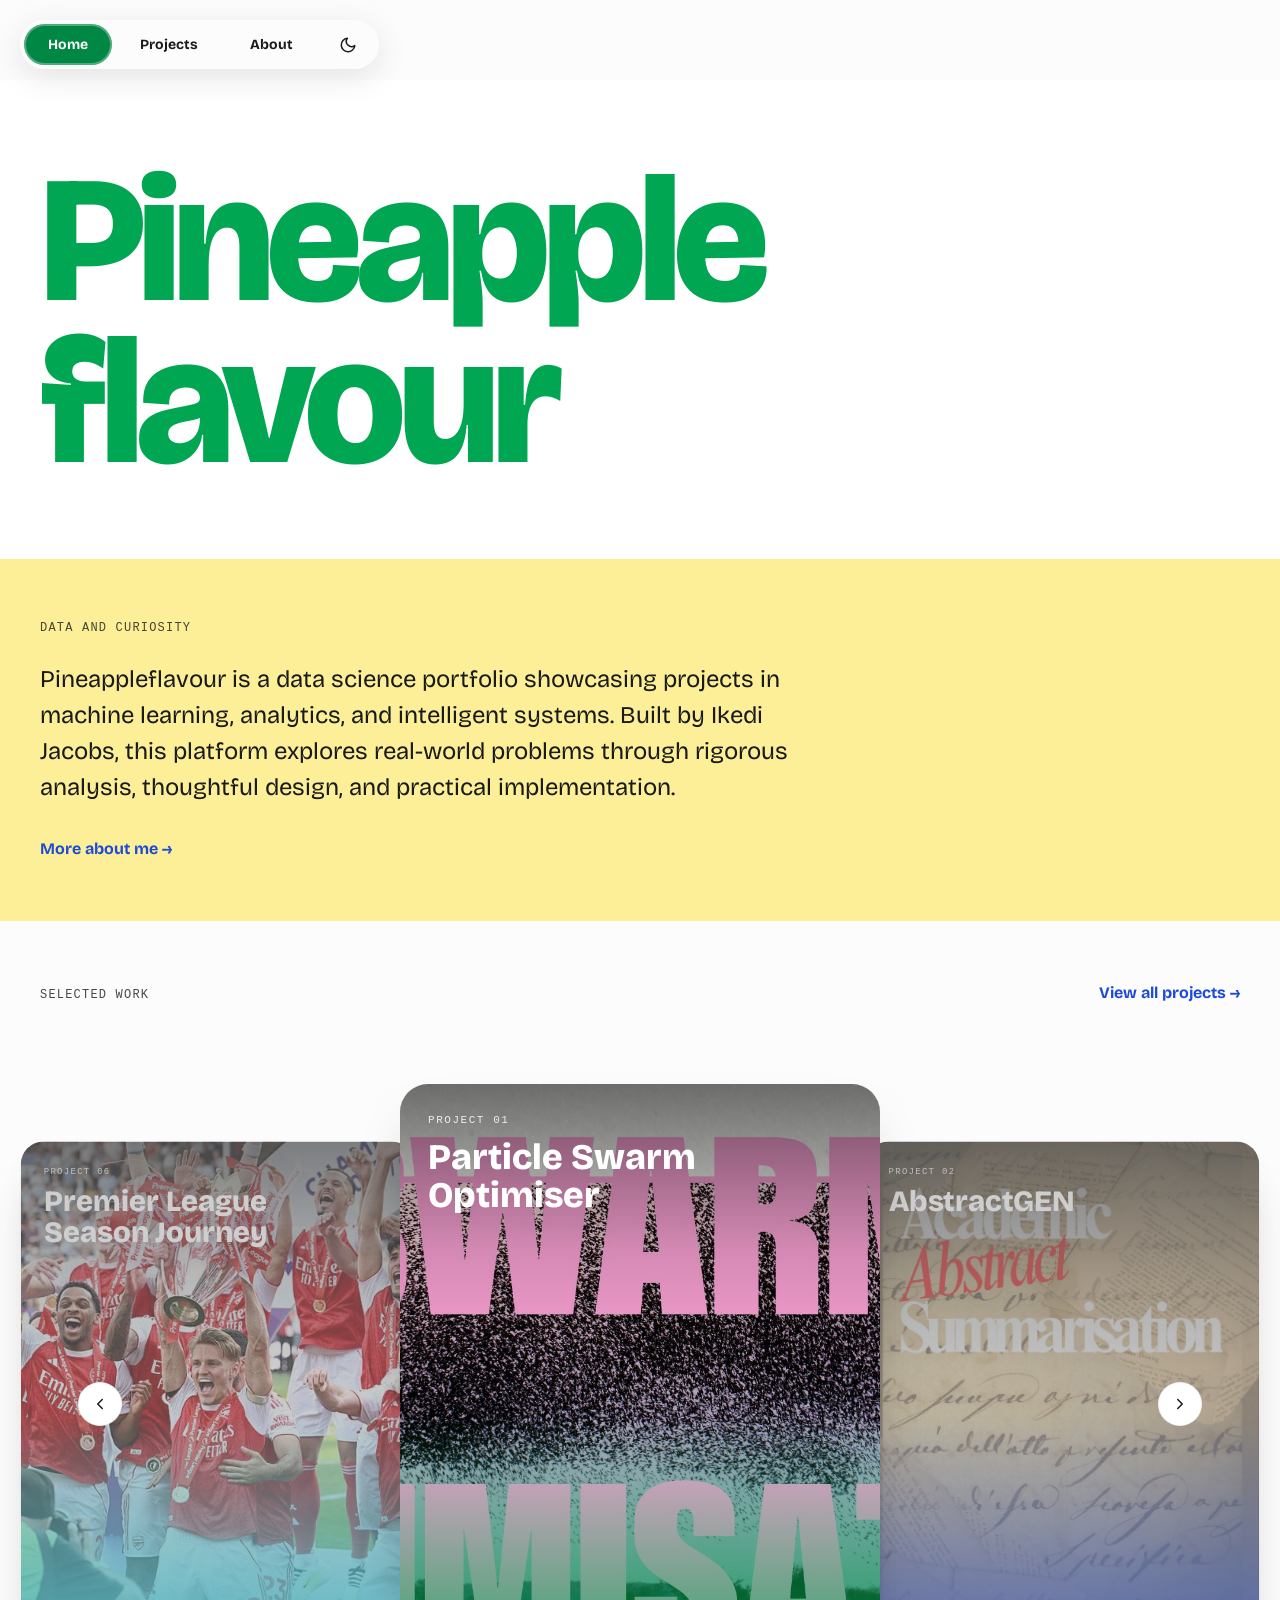
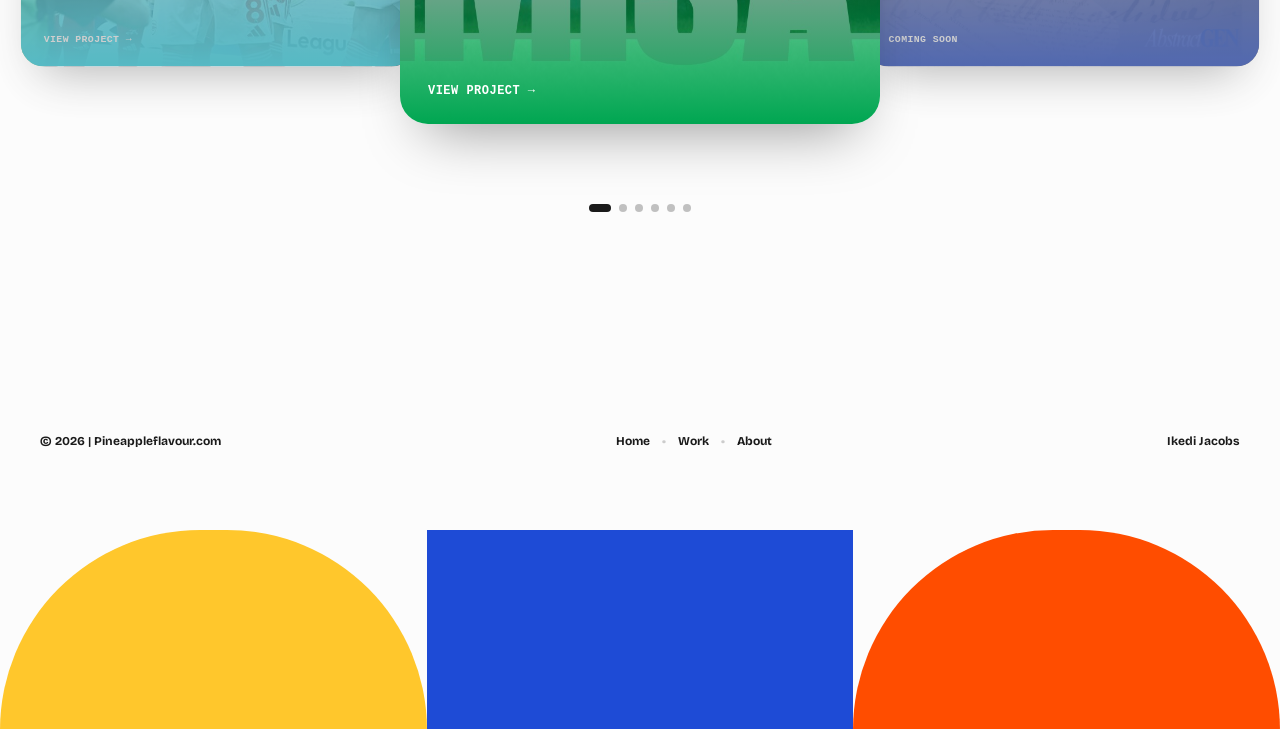
==== commit 7d70d7d6: "Implement layerd card carousel for home page." ====
--- a/index.html
+++ b/index.html
@@ -51,85 +51,95 @@
             </div>
         </section>
 
-        <section class="projects-grid">
-            <a href="/pso/" class="project-card">
-                <div class="project-image">
-                    <img src="assets/swarm-optimisation-full.jpg" alt="Particle Swarm Optimiser">
-                </div>
-                <div class="project-info">
-                    <span class="project-id">PROJECT 01</span>
-                    <span class="project-name">Particle Swarm Optimiser</span>
-                </div>
-            </a>
-            <div class="project-card">
-                <div class="project-image">
-                    <img src="assets/abstractGEN.jpg" alt="AbstractGEN">
-                </div>
-                <div class="project-info">
-                    <span class="project-id">PROJECT 02</span>
-                    <span class="project-name">AbstractGEN</span>
-                </div>
+        <section class="featured-carousel" aria-label="Featured projects">
+            <div class="carousel-header">
+                <p class="section-label">SELECTED WORK</p>
+                <a href="/work/" class="more-link">View all projects →</a>
             </div>
-            <a href="/skin-lesion/" class="project-card">
-                <div class="project-image">
-                    <img src="assets/skin_lesion.jpg" alt="Skin Lesion Classification">
-                </div>
-                <div class="project-info">
-                    <span class="project-id">PROJECT 03</span>
-                    <span class="project-name">Skin Lesion Classification</span>
-                </div>
-            </a>
-            <a href="/f21dv/" class="project-card">
-                <div class="project-image">
-                    <div class="project-preview project-preview--f21dv">
-                        <div class="project-preview-grid">
-                            <div class="project-preview-title">
-                                <span class="project-preview-kicker">F21DV / D3 DASHBOARD</span>
-                                <span class="project-preview-heading">Global health and demographic trends</span>
-                            </div>
-                            <div class="project-preview-panel">
-                                <span>Map view</span>
-                            </div>
-                            <div class="project-preview-chart"></div>
-                            <div class="project-preview-chart"></div>
-                            <div class="project-preview-panel">
-                                <span>Interactive filters</span>
+
+            <div class="carousel-viewport" tabindex="0">
+                <div class="carousel-track">
+                    <a href="/pso/" class="carousel-card" style="--card-accent: var(--accent-green);">
+                        <div class="carousel-card-media" style="background-image: url('assets/swarm-optimisation-full.jpg')"></div>
+                        <div class="carousel-card-overlay"></div>
+                        <div class="carousel-card-body">
+                            <span class="carousel-kicker">PROJECT 01</span>
+                            <h2 class="carousel-headline">Particle Swarm Optimiser</h2>
+                        </div>
+                        <span class="carousel-card-link">View project →</span>
+                    </a>
+
+                    <div class="carousel-card" style="--card-accent: var(--accent-blue);">
+                        <div class="carousel-card-media" style="background-image: url('assets/abstractGEN.jpg')"></div>
+                        <div class="carousel-card-overlay"></div>
+                        <div class="carousel-card-body">
+                            <span class="carousel-kicker">PROJECT 02</span>
+                            <h2 class="carousel-headline">AbstractGEN</h2>
+                        </div>
+                        <span class="carousel-card-link">Coming soon</span>
+                    </div>
+
+                    <a href="/skin-lesion/" class="carousel-card" style="--card-accent: var(--accent-orange);">
+                        <div class="carousel-card-media" style="background-image: url('assets/skin_lesion.jpg')"></div>
+                        <div class="carousel-card-overlay"></div>
+                        <div class="carousel-card-body">
+                            <span class="carousel-kicker">PROJECT 03</span>
+                            <h2 class="carousel-headline">Skin Lesion Classification</h2>
+                        </div>
+                        <span class="carousel-card-link">View project →</span>
+                    </a>
+
+                    <a href="/f21dv/" class="carousel-card" style="--card-accent: var(--accent-yellow);">
+                        <div class="carousel-card-media project-preview project-preview--f21dv">
+                            <div class="project-preview-grid project-preview-grid--compact">
+                                <div class="project-preview-panel">
+                                    <span>Map view</span>
+                                </div>
+                                <div class="project-preview-chart"></div>
+                                <div class="project-preview-chart"></div>
+                                <div class="project-preview-panel">
+                                    <span>Interactive filters</span>
+                                </div>
                             </div>
                         </div>
-                    </div>
+                        <div class="carousel-card-overlay"></div>
+                        <div class="carousel-card-body">
+                            <span class="carousel-kicker">PROJECT 04</span>
+                            <h2 class="carousel-headline">Global Health Dashboard</h2>
+                        </div>
+                        <span class="carousel-card-link">View project →</span>
+                    </a>
+
+                    <a href="/wine-quality/" class="carousel-card" style="--card-accent: var(--accent-brown);">
+                        <div class="carousel-card-media" style="background-image: url('assets/winequality.png')"></div>
+                        <div class="carousel-card-overlay"></div>
+                        <div class="carousel-card-body">
+                            <span class="carousel-kicker">PROJECT 05</span>
+                            <h2 class="carousel-headline">Wine Quality Analysis</h2>
+                        </div>
+                        <span class="carousel-card-link">View project →</span>
+                    </a>
+
+                    <a href="/premier-league/" class="carousel-card" style="--card-accent: var(--premier-league-blue);">
+                        <div class="carousel-card-media" style="background-image: url('assets/arsenal_premierleague.jpg')"></div>
+                        <div class="carousel-card-overlay"></div>
+                        <div class="carousel-card-body">
+                            <span class="carousel-kicker">PROJECT 06</span>
+                            <h2 class="carousel-headline">Premier League Season Journey</h2>
+                        </div>
+                        <span class="carousel-card-link">View project →</span>
+                    </a>
                 </div>
-                <div class="project-info">
-                    <span class="project-id">PROJECT 04</span>
-                    <span class="project-name">Global Health Dashboard</span>
-                </div>
-            </a>
-            <a href="/wine-quality/" class="project-card">
-                <div class="project-image">
-                    <img src="assets/winequality.png" alt="Wine Quality Analysis">
-                </div>
-                <div class="project-info">
-                    <span class="project-id">PROJECT 05</span>
-                    <span class="project-name">Wine Quality Analysis</span>
-                </div>
-            </a>
-            <a href="/premier-league/" class="project-card">
-                <div class="project-image">
-                    <img src="assets/arsenal_premierleague.jpg" alt="Premier League Season Journey">
-                </div>
-                <div class="project-info">
-                    <span class="project-id">PROJECT 06</span>
-                    <span class="project-name">Premier League Season Journey</span>
-                </div>
-            </a>
-            <!-- <div class="project-card">
-                <div class="project-image">
-                    <img src="assets/project4.jpg" alt="Coming Soon">
-                </div>
-                <div class="project-info">
-                    <span class="project-id">PROJECT 04</span>
-                    <span class="project-name">Coming Soon</span>
-                </div>
-            </div> -->
+
+                <button type="button" class="carousel-arrow carousel-arrow--prev" aria-label="Previous project">
+                    <svg viewBox="0 0 24 24" fill="none" stroke="currentColor" stroke-width="2" stroke-linecap="round" stroke-linejoin="round"><polyline points="15 18 9 12 15 6"></polyline></svg>
+                </button>
+                <button type="button" class="carousel-arrow carousel-arrow--next" aria-label="Next project">
+                    <svg viewBox="0 0 24 24" fill="none" stroke="currentColor" stroke-width="2" stroke-linecap="round" stroke-linejoin="round"><polyline points="9 18 15 12 9 6"></polyline></svg>
+                </button>
+            </div>
+
+            <div class="carousel-dots"></div>
         </section>
     </main>
 
--- a/style.css
+++ b/style.css
@@ -1,629 +1,869 @@
 :root {
-    /* Color Palette (Light Mode) */
-    --bg-color: #fcfcfc;
-    --text-primary: #1a1a1a;
-    --text-secondary: #444;
-    --text-muted: #666;
-    --accent-brown: #8b572a;
-    --accent-green: #00a651;
-    --accent-blue: #1e4bd6;
-    --accent-orange: #ff4d00;
-    --accent-yellow: #ffc72c;
-    --premier-league-blue: #1adef4;
-    --experimental-yellow: #fcef97;
-    
-    /* Card & Component Surfaces */
-    --card-bg: #ffffff;
-    --card-border: rgba(0, 0, 0, 0.05);
-    --header-bg: rgba(255, 255, 255, 0.1);
-    --header-shadow: rgba(0, 0, 0, 0.1);
-
-    /* Navigation Active Pill Variables (Default Light Mode values) */
-    --home-active-bg: #008743;
-    --home-active-text: #fff;
-    --projects-active-bg: #a8cdf7;
-    --projects-active-text: #0d2b52;
-    --about-active-bg: #6f451f;
-    --about-active-text: #fff;
-
-    /* Typography */
-    --font-main: 'Bricolage Grotesque', sans-serif;
-    --font-serif: 'Ancizar Serif', serif;
-    --font-mono: 'Space Mono', monospace;
-
-    /* Navigation */
-    --nav-active-bg: var(--accent-yellow);
-    --nav-active-text: #000;
+  /* Color Palette (Light Mode) */
+  --bg-color: #fcfcfc;
+  --text-primary: #1a1a1a;
+  --text-secondary: #444;
+  --text-muted: #666;
+  --accent-brown: #8b572a;
+  --accent-green: #00a651;
+  --accent-blue: #1e4bd6;
+  --accent-orange: #ff4d00;
+  --accent-yellow: #ffc72c;
+  --premier-league-blue: #1adef4;
+  --experimental-yellow: #fcef97;
+
+  /* Card & Component Surfaces */
+  --card-bg: #ffffff;
+  --card-border: rgba(0, 0, 0, 0.05);
+  --header-bg: rgba(255, 255, 255, 0.1);
+  --header-shadow: rgba(0, 0, 0, 0.1);
+
+  /* Navigation Active Pill Variables (Default Light Mode values) */
+  --home-active-bg: #008743;
+  --home-active-text: #fff;
+  --projects-active-bg: #a8cdf7;
+  --projects-active-text: #0d2b52;
+  --about-active-bg: #6f451f;
+  --about-active-text: #fff;
+
+  /* Typography */
+  --font-main: "Bricolage Grotesque", sans-serif;
+  --font-serif: "Ancizar Serif", serif;
+  --font-mono: "Space Mono", monospace;
+
+  /* Navigation */
+  --nav-active-bg: var(--accent-yellow);
+  --nav-active-text: #000;
 }
 
 html.dark-mode {
-    /* Color Palette (Dark Mode) */
-    --bg-color: #0b0c10;
-    --text-primary: #f0f0f5;
-    --text-secondary: #bbb;
-    --text-muted: #a0a0a0;
-    --accent-brown: #cf9b6f;
-    --accent-green: #2ecc71;
-    --accent-blue: #4fa3ff;
-    --accent-orange: #ff7d47;
-    --accent-yellow: #ffdf6d;
-    --premier-league-blue: #00bcd4;
-    --experimental-yellow: #22251a;
-    
-    /* Card & Component Surfaces */
-    --card-bg: #14151a;
-    --card-border: rgba(255, 255, 255, 0.08);
-    --header-bg: rgba(15, 15, 20, 0.4);
-    --header-shadow: rgba(0, 0, 0, 0.4);
-
-    /* Navigation Active Pill Variables (Dark Mode values) */
-    --home-active-bg: #2ecc71;
-    --home-active-text: #000;
-    --projects-active-bg: #4fa3ff;
-    --projects-active-text: #0d2b52;
-    --about-active-bg: #cf9b6f;
-    --about-active-text: #000;
+  /* Color Palette (Dark Mode) */
+  --bg-color: #0b0c10;
+  --text-primary: #f0f0f5;
+  --text-secondary: #bbb;
+  --text-muted: #a0a0a0;
+  --accent-brown: #cf9b6f;
+  --accent-green: #2ecc71;
+  --accent-blue: #4fa3ff;
+  --accent-orange: #ff7d47;
+  --accent-yellow: #ffdf6d;
+  --premier-league-blue: #00bcd4;
+  --experimental-yellow: #22251a;
+
+  /* Card & Component Surfaces */
+  --card-bg: #14151a;
+  --card-border: rgba(255, 255, 255, 0.08);
+  --header-bg: rgba(15, 15, 20, 0.4);
+  --header-shadow: rgba(0, 0, 0, 0.4);
+
+  /* Navigation Active Pill Variables (Dark Mode values) */
+  --home-active-bg: #2ecc71;
+  --home-active-text: #000;
+  --projects-active-bg: #4fa3ff;
+  --projects-active-text: #0d2b52;
+  --about-active-bg: #cf9b6f;
+  --about-active-text: #000;
 }
 
 * {
-    margin: 0;
-    padding: 0;
-    box-sizing: border-box;
+  margin: 0;
+  padding: 0;
+  box-sizing: border-box;
 }
 
 body {
-    background-color: var(--bg-color);
-    color: var(--text-primary);
-    font-family: var(--font-main);
-    overflow-x: hidden;
-    line-height: 1.5;
-    transition: background-color 0.3s ease, color 0.3s ease;
+  background-color: var(--bg-color);
+  color: var(--text-primary);
+  font-family: var(--font-main);
+  overflow-x: hidden;
+  line-height: 1.5;
+  transition:
+    background-color 0.3s ease,
+    color 0.3s ease;
 }
 
 /* Header & Nav */
 .header {
-    position: fixed;
-    top: 20px;
-    left: 20px;
-    z-index: 1000;
-    backdrop-filter: blur(10px);
-    background: var(--header-bg);
-    border-radius: 40px;
-    padding: 4px;
-    box-shadow: 0 8px 32px var(--header-shadow);
-    transition: background-color 0.3s ease, box-shadow 0.3s ease;
+  position: fixed;
+  top: 20px;
+  left: 20px;
+  z-index: 1000;
+  backdrop-filter: blur(10px);
+  background: var(--header-bg);
+  border-radius: 40px;
+  padding: 4px;
+  box-shadow: 0 8px 32px var(--header-shadow);
+  transition:
+    background-color 0.3s ease,
+    box-shadow 0.3s ease;
 }
 
 .nav {
-    display: flex;
-    gap: 4px;
+  display: flex;
+  gap: 4px;
 }
 
 .nav-pill {
-    padding: 10px 24px;
-    text-decoration: none;
-    font-weight: 700;
-    font-size: 14px;
-    transition: all 0.4s cubic-bezier(0.23, 1, 0.32, 1);
-    display: flex;
-    align-items: center;
-    justify-content: center;
-    border-radius: 30px !important;
-    background-color: transparent;
-    color: var(--text-primary);
+  padding: 10px 24px;
+  text-decoration: none;
+  font-weight: 700;
+  font-size: 14px;
+  transition: all 0.4s cubic-bezier(0.23, 1, 0.32, 1);
+  display: flex;
+  align-items: center;
+  justify-content: center;
+  border-radius: 30px !important;
+  background-color: transparent;
+  color: var(--text-primary);
 }
 
 .nav-pill.active {
-    background-color: var(--nav-active-bg);
-    color: var(--nav-active-text);
-    box-shadow: inset 0 0 0 2px rgba(255, 255, 255, 0.3);
+  background-color: var(--nav-active-bg);
+  color: var(--nav-active-text);
+  box-shadow: inset 0 0 0 2px rgba(255, 255, 255, 0.3);
 }
 
 .nav-pill:nth-child(1) {
-    border-radius: 40px 0 0 40px;
+  border-radius: 40px 0 0 40px;
 }
 
 .nav-pill:nth-child(3) {
-    border-radius: 0 40px 40px 0;
+  border-radius: 0 40px 40px 0;
 }
 
 .page-home {
-    --nav-active-bg: var(--home-active-bg);
-    --nav-active-text: var(--home-active-text);
+  --nav-active-bg: var(--home-active-bg);
+  --nav-active-text: var(--home-active-text);
 }
 
 .page-projects {
-    --nav-active-bg: var(--projects-active-bg);
-    --nav-active-text: var(--projects-active-text);
+  --nav-active-bg: var(--projects-active-bg);
+  --nav-active-text: var(--projects-active-text);
 }
 
 .page-about {
-    --nav-active-bg: var(--about-active-bg);
-    --nav-active-text: var(--about-active-text);
+  --nav-active-bg: var(--about-active-bg);
+  --nav-active-text: var(--about-active-text);
 }
 
 .nav-pill:hover {
-    transform: translateY(-2px);
-    box-shadow: 0 4px 20px rgba(0, 0, 0, 0.1);
+  transform: translateY(-2px);
+  box-shadow: 0 4px 20px rgba(0, 0, 0, 0.1);
 }
 
 /* Hero Section */
 .hero-home {
-    padding: 80px 0 0;
+  padding: 80px 0 0;
 }
 
 .hero-content {
-    background-color: var(--card-bg);
-    padding: 80px 40px;
-    border-radius: 4px;
-    transition: background-color 0.3s ease;
+  background-color: var(--card-bg);
+  padding: 80px 40px;
+  border-radius: 4px;
+  transition: background-color 0.3s ease;
 }
 
 .title-row {
-    display: flex;
-    align-items: flex-start;
-    justify-content: space-between;
+  display: flex;
+  align-items: flex-start;
+  justify-content: space-between;
 }
 
 .main-title {
-    font-size: clamp(60px, 15vw, 180px);
-    line-height: 0.9;
-    letter-spacing: -0.04em;
-    font-weight: 900;
-    color: var(--accent-green);
-    text-transform: none;
+  font-size: clamp(60px, 15vw, 180px);
+  line-height: 0.9;
+  letter-spacing: -0.04em;
+  font-weight: 900;
+  color: var(--accent-green);
+  text-transform: none;
 }
 
 .sun-icon {
-    width: 80px;
-    height: 80px;
-    animation: rotate 20s linear infinite;
+  width: 80px;
+  height: 80px;
+  animation: rotate 20s linear infinite;
 }
 
 @keyframes rotate {
-    from {
-        transform: rotate(0deg);
-    }
-
-    to {
-        transform: rotate(360deg);
-    }
+  from {
+    transform: rotate(0deg);
+  }
+
+  to {
+    transform: rotate(360deg);
+  }
 }
 
 .rotating-pineapple {
-        animation: spinPineapple 12s linear infinite;
-        transform-origin: center;
-        /* Optional: Add a subtle drop shadow to make it pop */
-        filter: drop-shadow(0px 10px 15px rgba(0, 0, 0, 0.15));
-    }
-
-    @keyframes spinPineapple {
-        from { transform: rotate(0deg); }
-        to { transform: rotate(360deg); }
-    }
+  animation: spinPineapple 12s linear infinite;
+  transform-origin: center;
+  /* Optional: Add a subtle drop shadow to make it pop */
+  filter: drop-shadow(0px 10px 15px rgba(0, 0, 0, 0.15));
+}
+
+@keyframes spinPineapple {
+  from {
+    transform: rotate(0deg);
+  }
+  to {
+    transform: rotate(360deg);
+  }
+}
 
 .hero-info-box {
-    background-color: var(--experimental-yellow);
-    padding: 60px 40px;
-    color: var(--text-primary);
-    margin-top: -5px;
-    /* Slight overlap or flush */
+  background-color: var(--experimental-yellow);
+  padding: 60px 40px;
+  color: var(--text-primary);
+  margin-top: -5px;
+  /* Slight overlap or flush */
 }
 
 .section-label {
-    font-family: var(--font-mono);
-    font-size: 12px;
-    letter-spacing: 0.1em;
-    margin-bottom: 24px;
-    opacity: 0.8;
+  font-family: var(--font-mono);
+  font-size: 12px;
+  letter-spacing: 0.1em;
+  margin-bottom: 24px;
+  opacity: 0.8;
 }
 
 .hero-description {
-    font-size: 24px;
-    max-width: 800px;
-    margin-bottom: 32px;
-    font-weight: 400;
+  font-size: 24px;
+  max-width: 800px;
+  margin-bottom: 32px;
+  font-weight: 400;
 }
 
 .more-link {
-    color: var(--accent-blue);
-    text-decoration: none;
-    font-weight: 700;
-    font-size: 16px;
-}
-
-/* Projects Grid */
-.projects-grid {
-    display: grid;
-    grid-template-columns: 1fr 1fr;
-    padding: 0;
-}
-
-.project-card {
-    border: 1px solid var(--card-border);
-    cursor: pointer;
-    overflow: hidden;
-    transition: border-color 0.3s ease;
-}
-
-.project-image {
-    aspect-ratio: 4/3;
-    background-color: var(--card-border);
-    overflow: hidden;
-    transition: background-color 0.3s ease;
-}
-
-.project-image img {
-    width: 100%;
-    height: 100%;
-    object-fit: cover;
-    transition: transform 0.6s cubic-bezier(0.19, 1, 0.22, 1);
+  color: var(--accent-blue);
+  text-decoration: none;
+  font-weight: 700;
+  font-size: 16px;
+}
+
+/* Featured Projects Carousel */
+.featured-carousel {
+  padding: 60px 40px 100px;
+  display: flex;
+  flex-direction: column;
+  align-items: center;
+  gap: 36px;
+}
+
+.carousel-header {
+  width: 100%;
+  display: flex;
+  justify-content: space-between;
+  align-items: baseline;
+}
+
+.carousel-viewport {
+  position: relative;
+  width: 100%;
+  min-height: calc(min(480px, 72vw) * 4 / 3 + 40px);
+  display: flex;
+  justify-content: center;
+  align-items: center;
+  outline: none;
+}
+
+.carousel-track {
+  position: relative;
+  width: 100%;
+  height: 100%;
+}
+
+.carousel-card {
+  position: absolute;
+  top: 50%;
+  left: 50%;
+  width: min(480px, 72vw);
+  aspect-ratio: 3/4;
+  border-radius: 28px;
+  overflow: hidden;
+  display: block;
+  text-decoration: none;
+  color: #fff;
+  box-shadow: 0 30px 60px -25px rgba(0, 0, 0, 0.4);
+  transition:
+    transform 0.6s cubic-bezier(0.19, 1, 0.22, 1),
+    opacity 0.6s ease,
+    filter 0.6s ease;
+}
+
+.carousel-card[data-position="active"] {
+  transform: translate(-50%, -50%) scale(1);
+  opacity: 1;
+  z-index: 5;
+  pointer-events: auto;
+}
+
+.carousel-card[data-position="prev"],
+.carousel-card[data-position="next"] {
+  opacity: 0.75;
+  z-index: 4;
+  filter: brightness(0.75) saturate(0.9);
+  pointer-events: auto;
+  cursor: pointer;
+}
+
+.carousel-card[data-position="prev"] {
+  transform: translate(-138%, -50%) scale(0.82);
+}
+
+.carousel-card[data-position="next"] {
+  transform: translate(38%, -50%) scale(0.82);
+}
+
+.carousel-card[data-position="hidden-prev"] {
+  transform: translate(-160%, -50%) scale(0.7);
+  opacity: 0;
+  z-index: 1;
+  pointer-events: none;
+}
+
+.carousel-card[data-position="hidden-next"] {
+  transform: translate(60%, -50%) scale(0.7);
+  opacity: 0;
+  z-index: 1;
+  pointer-events: none;
+}
+
+.carousel-card-media {
+  position: absolute;
+  inset: 0;
+  background-color: var(--card-border);
+  background-size: cover;
+  background-position: center;
+}
+
+.carousel-card-overlay {
+  position: absolute;
+  inset: 0;
+  background:
+    linear-gradient(180deg, rgba(0, 0, 0, 0.55) 0%, rgba(0, 0, 0, 0.15) 26%, transparent 44%),
+    linear-gradient(0deg, var(--card-accent) 0%, transparent 48%);
+}
+
+.carousel-card-body {
+  position: absolute;
+  top: 0;
+  left: 0;
+  right: 0;
+  padding: 28px 28px 0;
+  z-index: 2;
+}
+
+.carousel-kicker {
+  display: block;
+  font-family: var(--font-mono);
+  font-size: 11px;
+  letter-spacing: 0.14em;
+  text-transform: uppercase;
+  opacity: 0.85;
+  margin-bottom: 10px;
+}
+
+.carousel-headline {
+  font-size: clamp(24px, 3.2vw, 36px);
+  line-height: 1.08;
+  font-weight: 800;
+  max-width: 92%;
+}
+
+.carousel-card-link {
+  position: absolute;
+  left: 28px;
+  bottom: 24px;
+  z-index: 2;
+  font-family: var(--font-mono);
+  font-size: 12px;
+  font-weight: 700;
+  letter-spacing: 0.04em;
+  text-transform: uppercase;
+}
+
+.carousel-arrow {
+  position: absolute;
+  top: 50%;
+  transform: translateY(-50%);
+  width: 44px;
+  height: 44px;
+  border-radius: 50%;
+  border: 1px solid var(--card-border);
+  background: var(--card-bg);
+  color: var(--text-primary);
+  display: flex;
+  align-items: center;
+  justify-content: center;
+  cursor: pointer;
+  z-index: 6;
+  transition: transform 0.3s ease, background-color 0.3s ease;
+}
+
+.carousel-arrow svg {
+  width: 18px;
+  height: 18px;
+}
+
+.carousel-arrow--prev {
+  left: clamp(4px, 3vw, 40px);
+}
+
+.carousel-arrow--next {
+  right: clamp(4px, 3vw, 40px);
+}
+
+.carousel-arrow:hover {
+  transform: translateY(-50%) scale(1.08);
+}
+
+.carousel-dots {
+  display: flex;
+  gap: 8px;
+  justify-content: center;
+  margin-top: 24px;
+}
+
+.carousel-dot {
+  width: 8px;
+  height: 8px;
+  padding: 0;
+  border: none;
+  border-radius: 50%;
+  background: var(--text-muted);
+  opacity: 0.4;
+  cursor: pointer;
+  transition: all 0.3s ease;
+}
+
+.carousel-dot.is-active {
+  width: 22px;
+  border-radius: 4px;
+  opacity: 1;
+  background: var(--text-primary);
+}
+
+.carousel-card-media.project-preview {
+  position: absolute;
+  inset: 0;
+}
+
+.project-preview-grid--compact {
+  grid-template-rows: 1fr 1fr;
 }
 
 .project-preview {
-    position: relative;
-    width: 100%;
-    height: 100%;
-    min-height: 100%;
-    overflow: hidden;
+  position: relative;
+  width: 100%;
+  height: 100%;
+  min-height: 100%;
+  overflow: hidden;
 }
 
 .project-preview--f21dv {
-    background:
-        radial-gradient(circle at top left, rgba(0, 166, 81, 0.4), transparent 35%),
-        radial-gradient(circle at top right, rgba(30, 75, 214, 0.35), transparent 34%),
-        linear-gradient(135deg, #04162d 0%, #0d2b52 52%, #03111f 100%);
-    color: #fff;
+  background:
+    radial-gradient(circle at top left, rgba(0, 166, 81, 0.4), transparent 35%),
+    radial-gradient(
+      circle at top right,
+      rgba(30, 75, 214, 0.35),
+      transparent 34%
+    ),
+    linear-gradient(135deg, #04162d 0%, #0d2b52 52%, #03111f 100%);
+  color: #fff;
 }
 
 .project-preview-grid {
-    position: absolute;
-    inset: 0;
-    display: grid;
-    grid-template-columns: 1.1fr 0.9fr;
-    grid-template-rows: auto 1fr 1fr;
-    gap: 10px;
-    padding: 18px;
+  position: absolute;
+  inset: 0;
+  display: grid;
+  grid-template-columns: 1.1fr 0.9fr;
+  grid-template-rows: auto 1fr 1fr;
+  gap: 10px;
+  padding: 18px;
 }
 
 .project-preview-title,
 .project-preview-panel,
 .project-preview-chart {
-    border: 1px solid rgba(255, 255, 255, 0.12);
-    border-radius: 18px;
-    background: rgba(255, 255, 255, 0.06);
-    backdrop-filter: blur(6px);
+  border: 1px solid rgba(255, 255, 255, 0.12);
+  border-radius: 18px;
+  background: rgba(255, 255, 255, 0.06);
+  backdrop-filter: blur(6px);
 }
 
 .project-preview-title {
-    grid-column: 1 / -1;
-    padding: 14px 16px;
+  grid-column: 1 / -1;
+  padding: 14px 16px;
 }
 
 .project-preview-title span {
-    display: block;
+  display: block;
 }
 
 .project-preview-kicker {
-    font-family: var(--font-mono);
-    font-size: 10px;
-    letter-spacing: 0.12em;
-    color: rgba(255, 255, 255, 0.72);
-    margin-bottom: 6px;
+  font-family: var(--font-mono);
+  font-size: 10px;
+  letter-spacing: 0.12em;
+  color: rgba(255, 255, 255, 0.72);
+  margin-bottom: 6px;
 }
 
 .project-preview-heading {
-    font-size: clamp(20px, 2.4vw, 28px);
-    line-height: 1;
-    font-weight: 800;
+  font-size: clamp(20px, 2.4vw, 28px);
+  line-height: 1;
+  font-weight: 800;
 }
 
 .project-preview-panel {
-    padding: 16px;
-    display: flex;
-    align-items: flex-end;
-    position: relative;
-    overflow: hidden;
+  padding: 16px;
+  display: flex;
+  align-items: flex-end;
+  position: relative;
+  overflow: hidden;
 }
 
 .project-preview-panel::before {
-    content: "";
-    position: absolute;
-    inset: auto 16px 16px;
-    height: 42%;
-    border-radius: 999px 999px 0 0;
-    background: linear-gradient(180deg, rgba(255, 199, 44, 0.25), rgba(255, 199, 44, 0.85));
+  content: "";
+  position: absolute;
+  inset: auto 16px 16px;
+  height: 42%;
+  border-radius: 999px 999px 0 0;
+  background: linear-gradient(
+    180deg,
+    rgba(255, 199, 44, 0.25),
+    rgba(255, 199, 44, 0.85)
+  );
 }
 
 .project-preview-panel span {
-    position: relative;
-    z-index: 1;
-    font-size: 14px;
-    font-weight: 700;
+  position: relative;
+  z-index: 1;
+  font-size: 14px;
+  font-weight: 700;
 }
 
 .project-preview-chart {
-    position: relative;
-    overflow: hidden;
+  position: relative;
+  overflow: hidden;
 }
 
 .project-preview-chart::before,
 .project-preview-chart::after {
-    content: "";
-    position: absolute;
-    inset: 16px;
-    border-radius: 50%;
+  content: "";
+  position: absolute;
+  inset: 16px;
+  border-radius: 50%;
 }
 
 .project-preview-chart::before {
-    background:
-        conic-gradient(from 180deg,
-            #00a651 0 20%,
-            #1e4bd6 20% 48%,
-            #ffc72c 48% 74%,
-            #ff4d00 74% 100%);
-    mask: radial-gradient(circle at center, transparent 0 38%, #000 39%);
-    -webkit-mask: radial-gradient(circle at center, transparent 0 38%, #000 39%);
+  background: conic-gradient(
+    from 180deg,
+    #00a651 0 20%,
+    #1e4bd6 20% 48%,
+    #ffc72c 48% 74%,
+    #ff4d00 74% 100%
+  );
+  mask: radial-gradient(circle at center, transparent 0 38%, #000 39%);
+  -webkit-mask: radial-gradient(circle at center, transparent 0 38%, #000 39%);
 }
 
 .project-preview-chart::after {
-    inset: auto 18px 18px;
-    height: 34%;
-    border-radius: 999px;
-    background:
-        linear-gradient(90deg, transparent 0 6%, rgba(255, 255, 255, 0.4) 6% 8%, transparent 8% 16%, rgba(255, 255, 255, 0.7) 16% 18%, transparent 18% 26%, rgba(255, 255, 255, 0.3) 26% 28%, transparent 28% 100%),
-        linear-gradient(180deg, rgba(255, 255, 255, 0.16), rgba(255, 255, 255, 0.02));
+  inset: auto 18px 18px;
+  height: 34%;
+  border-radius: 999px;
+  background:
+    linear-gradient(
+      90deg,
+      transparent 0 6%,
+      rgba(255, 255, 255, 0.4) 6% 8%,
+      transparent 8% 16%,
+      rgba(255, 255, 255, 0.7) 16% 18%,
+      transparent 18% 26%,
+      rgba(255, 255, 255, 0.3) 26% 28%,
+      transparent 28% 100%
+    ),
+    linear-gradient(
+      180deg,
+      rgba(255, 255, 255, 0.16),
+      rgba(255, 255, 255, 0.02)
+    );
 }
 
 .project-preview--premier-league {
-    background: #1adef4;
-    color: var(--text-primary);
+  background: #1adef4;
+  color: var(--text-primary);
 }
 
 .premier-preview {
-    position: absolute;
-    inset: 0;
-    padding: 22px;
-    display: grid;
-    grid-template-rows: auto 1fr auto;
-    gap: 18px;
+  position: absolute;
+  inset: 0;
+  padding: 22px;
+  display: grid;
+  grid-template-rows: auto 1fr auto;
+  gap: 18px;
 }
 
 .premier-preview-title {
-    font-size: clamp(28px, 4vw, 48px);
-    line-height: 0.9;
-    font-weight: 900;
-    letter-spacing: -0.04em;
+  font-size: clamp(28px, 4vw, 48px);
+  line-height: 0.9;
+  font-weight: 900;
+  letter-spacing: -0.04em;
 }
 
 .premier-preview-meta {
-    font-family: var(--font-mono);
-    font-size: 10px;
-    color: rgba(26, 26, 26, 0.62);
-    text-transform: uppercase;
+  font-family: var(--font-mono);
+  font-size: 10px;
+  color: rgba(26, 26, 26, 0.62);
+  text-transform: uppercase;
 }
 
 .premier-preview-chart {
-    position: relative;
-    border: 1px solid rgba(26, 26, 26, 0.16);
-    border-radius: 8px;
-    background:
-        repeating-linear-gradient(to bottom, transparent 0 15%, rgba(26, 26, 26, 0.08) 15% calc(15% + 1px), transparent calc(15% + 1px) 20%),
-        linear-gradient(180deg, rgba(255, 255, 255, 0.68), rgba(255, 255, 255, 0.28));
-    overflow: hidden;
+  position: relative;
+  border: 1px solid rgba(26, 26, 26, 0.16);
+  border-radius: 8px;
+  background:
+    repeating-linear-gradient(
+      to bottom,
+      transparent 0 15%,
+      rgba(26, 26, 26, 0.08) 15% calc(15% + 1px),
+      transparent calc(15% + 1px) 20%
+    ),
+    linear-gradient(
+      180deg,
+      rgba(255, 255, 255, 0.68),
+      rgba(255, 255, 255, 0.28)
+    );
+  overflow: hidden;
 }
 
 .premier-preview-chart::before,
 .premier-preview-chart::after {
-    content: "";
-    position: absolute;
-    inset: 28px 18px 24px;
-    background-repeat: no-repeat;
-    background-size: 100% 100%;
+  content: "";
+  position: absolute;
+  inset: 28px 18px 24px;
+  background-repeat: no-repeat;
+  background-size: 100% 100%;
 }
 
 .premier-preview-chart::before {
-    background-image:
-        linear-gradient(155deg, transparent 0 12%, #1e4bd6 12% 13.5%, transparent 13.5% 29%, #ff4d00 29% 30.5%, transparent 30.5% 47%, #00a651 47% 48.5%, transparent 48.5% 100%);
+  background-image: linear-gradient(
+    155deg,
+    transparent 0 12%,
+    #1e4bd6 12% 13.5%,
+    transparent 13.5% 29%,
+    #ff4d00 29% 30.5%,
+    transparent 30.5% 47%,
+    #00a651 47% 48.5%,
+    transparent 48.5% 100%
+  );
 }
 
 .premier-preview-chart::after {
-    inset: 46px 24px 38px;
-    background-image:
-        linear-gradient(24deg, transparent 0 18%, #ef0107 18% 20%, transparent 20% 44%, #0ea5e9 44% 46%, transparent 46% 74%, #6f451f 74% 76%, transparent 76% 100%);
+  inset: 46px 24px 38px;
+  background-image: linear-gradient(
+    24deg,
+    transparent 0 18%,
+    #ef0107 18% 20%,
+    transparent 20% 44%,
+    #0ea5e9 44% 46%,
+    transparent 46% 74%,
+    #6f451f 74% 76%,
+    transparent 76% 100%
+  );
 }
 
 .premier-preview-pills {
-    display: flex;
-    gap: 8px;
-    flex-wrap: wrap;
+  display: flex;
+  gap: 8px;
+  flex-wrap: wrap;
 }
 
 .premier-preview-pills span {
-    border: 1px solid rgba(26, 26, 26, 0.16);
-    border-radius: 999px;
-    background: rgba(255, 255, 255, 0.72);
-    padding: 7px 10px;
-    font-size: 11px;
-    font-weight: 700;
-}
-
-.project-card:hover .project-image img {
-    transform: scale(1.05);
-}
-
-.project-info {
-    padding: 24px 20px;
-    display: flex;
-    justify-content: space-between;
-    align-items: center;
-    font-size: 14px;
-    font-weight: 700;
-}
-
-.project-id {
-    font-family: var(--font-mono);
-    font-size: 12px;
-    color: var(--text-muted);
+  border: 1px solid rgba(26, 26, 26, 0.16);
+  border-radius: 999px;
+  background: rgba(255, 255, 255, 0.72);
+  padding: 7px 10px;
+  font-size: 11px;
+  font-weight: 700;
 }
 
 /* Footer */
 .footer {
-    padding: 80px 0 0 0;
-    display: flex;
-    flex-direction: column;
+  padding: 80px 0 0 0;
+  display: flex;
+  flex-direction: column;
 }
 
 .footer-top {
-    display: flex;
-    justify-content: space-between;
-    align-items: center;
-    padding: 40px;
-    font-size: 12px;
-    font-weight: 700;
+  display: flex;
+  justify-content: space-between;
+  align-items: center;
+  padding: 40px;
+  font-size: 12px;
+  font-weight: 700;
 }
 
 .footer-nav {
-    display: flex;
-    gap: 12px;
+  display: flex;
+  gap: 12px;
 }
 
 .footer-nav a {
-    text-decoration: none;
-    color: inherit;
+  text-decoration: none;
+  color: inherit;
 }
 
 .dot {
-    color: #ccc;
+  color: #ccc;
 }
 
 .footer-shapes {
-    display: flex;
-    height: 200px;
-    margin-top: 40px;
+  display: flex;
+  height: 200px;
+  margin-top: 40px;
 }
 
 .shape {
-    flex: 1;
+  flex: 1;
 }
 
 .shape.yellow {
-    background-color: var(--accent-yellow);
-    border-radius: 200px 200px 0 0;
+  background-color: var(--accent-yellow);
+  border-radius: 200px 200px 0 0;
 }
 
 .shape.blue {
-    background-color: var(--accent-blue);
+  background-color: var(--accent-blue);
 }
 
 .shape.orange {
-    background-color: var(--accent-orange);
-    border-radius: 200px 200px 0 0;
-}
-
+  background-color: var(--accent-orange);
+  border-radius: 200px 200px 0 0;
+}
 
 /* Projects List (Work Page) */
 .projects-list {
-    padding: 0;
-    background-color: var(--card-bg);
-    transition: background-color 0.3s ease;
+  padding: 0;
+  background-color: var(--card-bg);
+  transition: background-color 0.3s ease;
 }
 
 .work-item {
-    display: grid;
-    grid-template-columns: 1fr 1fr;
-    border-bottom: 1px solid var(--card-border);
-    transition: border-color 0.3s ease;
+  display: grid;
+  grid-template-columns: 1fr 1fr;
+  border-bottom: 1px solid var(--card-border);
+  transition: border-color 0.3s ease;
 }
 
 .work-content {
-    padding: 80px 40px;
-    display: flex;
-    flex-direction: column;
-    justify-content: space-between;
+  padding: 80px 40px;
+  display: flex;
+  flex-direction: column;
+  justify-content: space-between;
 }
 
 .work-meta {
-    font-family: var(--font-mono);
-    font-size: 12px;
-    color: var(--text-muted);
-    margin-bottom: 40px;
-    transition: color 0.3s ease;
+  font-family: var(--font-mono);
+  font-size: 12px;
+  color: var(--text-muted);
+  margin-bottom: 40px;
+  transition: color 0.3s ease;
 }
 
 .work-item-title {
-    font-size: 48px;
-    font-weight: 700;
-    margin-bottom: 24px;
-    line-height: 1.1;
+  font-size: 48px;
+  font-weight: 700;
+  margin-bottom: 24px;
+  line-height: 1.1;
 }
 
 .work-item-desc {
-    font-size: 18px;
-    color: var(--text-secondary);
-    max-width: 400px;
-    margin-bottom: 40px;
-    transition: color 0.3s ease;
+  font-size: 18px;
+  color: var(--text-secondary);
+  max-width: 400px;
+  margin-bottom: 40px;
+  transition: color 0.3s ease;
 }
 
 .view-link {
-    font-weight: 700;
-    color: var(--accent-blue);
-    text-decoration: none;
+  font-weight: 700;
+  color: var(--accent-blue);
+  text-decoration: none;
 }
 
 .work-visual {
-    background-color: var(--card-border);
-    overflow: hidden;
-    aspect-ratio: 1/1;
-    transition: background-color 0.3s ease;
+  background-color: var(--card-border);
+  overflow: hidden;
+  aspect-ratio: 1/1;
+  transition: background-color 0.3s ease;
 }
 
 .work-visual img {
-    width: 100%;
-    height: 100%;
-    object-fit: cover;
-    transition: transform 0.8s ease;
+  width: 100%;
+  height: 100%;
+  object-fit: cover;
+  transition: transform 0.8s ease;
 }
 
 .work-visual .project-preview {
-    height: 100%;
+  height: 100%;
 }
 
 .work-item:hover .work-visual img {
-    transform: scale(1.05);
+  transform: scale(1.05);
 }
 
 .work-item:hover .project-preview {
-    transform: scale(1.03);
-    transition: transform 0.8s ease;
+  transform: scale(1.03);
+  transition: transform 0.8s ease;
 }
 
 @media (max-width: 900px) {
-    .work-item {
-        grid-template-columns: 1fr;
-    }
+  .work-item {
+    grid-template-columns: 1fr;
+  }
 }
 
 /* Responsive */
 @media (max-width: 768px) {
-    .projects-grid {
-        grid-template-columns: 1fr;
-    }
-
-    .title-row {
-        flex-direction: column-reverse;
-    }
-
-    .sun-icon {
-        margin-bottom: 20px;
-    }
-
-    .footer-top {
-        flex-direction: column;
-        gap: 20px;
-        text-align: center;
-    }
+  .carousel-card {
+    width: min(340px, 78vw);
+  }
+
+  .carousel-viewport {
+    min-height: calc(min(340px, 78vw) * 4 / 3 + 40px);
+  }
+
+  .carousel-card[data-position="prev"] {
+    transform: translate(-118%, -50%) scale(0.78);
+  }
+
+  .carousel-card[data-position="next"] {
+    transform: translate(18%, -50%) scale(0.78);
+  }
+
+  .carousel-arrow {
+    width: 36px;
+    height: 36px;
+  }
+
+  .carousel-headline {
+    font-size: clamp(20px, 5.5vw, 28px);
+  }
+
+  .title-row {
+    flex-direction: column-reverse;
+  }
+
+  .sun-icon {
+    margin-bottom: 20px;
+  }
+
+  .footer-top {
+    flex-direction: column;
+    gap: 20px;
+    text-align: center;
+  }
 }
 
 /* ──────────────────────────────────────────────────────────────────────────
@@ -632,64 +872,73 @@
 
 /* Smooth transitions for global elements */
 .hero-info-box,
-.projects-grid,
+.featured-carousel,
 .footer,
 .nav-pill {
-    transition: background-color 0.3s ease, border-color 0.3s ease, color 0.3s ease, box-shadow 0.3s ease, transform 0.4s cubic-bezier(0.23, 1, 0.32, 1);
+  transition:
+    background-color 0.3s ease,
+    border-color 0.3s ease,
+    color 0.3s ease,
+    box-shadow 0.3s ease,
+    transform 0.4s cubic-bezier(0.23, 1, 0.32, 1);
 }
 
 /* Theme Toggle Pill Button */
 .theme-toggle {
-    background: transparent !important;
-    border: none !important;
-    cursor: pointer;
-    padding: 10px 18px !important;
-    display: flex;
-    align-items: center;
-    justify-content: center;
-    color: var(--text-primary);
-    outline: none;
+  background: transparent !important;
+  border: none !important;
+  cursor: pointer;
+  padding: 10px 18px !important;
+  display: flex;
+  align-items: center;
+  justify-content: center;
+  color: var(--text-primary);
+  outline: none;
 }
 
 .theme-toggle:hover {
-    transform: translateY(-2px);
-    box-shadow: 0 4px 20px rgba(0, 0, 0, 0.15);
+  transform: translateY(-2px);
+  box-shadow: 0 4px 20px rgba(0, 0, 0, 0.15);
 }
 
 /* SVG Animating Elements */
 .theme-toggle-icon {
-    transition: transform 0.5s cubic-bezier(0.23, 1, 0.32, 1);
+  transition: transform 0.5s cubic-bezier(0.23, 1, 0.32, 1);
 }
 
 .theme-toggle-icon .sun-circle,
 .theme-toggle-icon .sun-line {
-    opacity: 0;
-    transition: opacity 0.3s ease, transform 0.4s cubic-bezier(0.23, 1, 0.32, 1);
-    transform-origin: center;
-    transform: rotate(-90deg);
+  opacity: 0;
+  transition:
+    opacity 0.3s ease,
+    transform 0.4s cubic-bezier(0.23, 1, 0.32, 1);
+  transform-origin: center;
+  transform: rotate(-90deg);
 }
 
 .theme-toggle-icon .moon-path {
-    opacity: 1;
-    transition: opacity 0.3s ease, transform 0.4s cubic-bezier(0.23, 1, 0.32, 1);
-    transform-origin: center;
-    transform: rotate(0deg);
+  opacity: 1;
+  transition:
+    opacity 0.3s ease,
+    transform 0.4s cubic-bezier(0.23, 1, 0.32, 1);
+  transform-origin: center;
+  transform: rotate(0deg);
 }
 
 /* Toggle transformations in Dark Mode */
 html.dark-mode .theme-toggle-icon {
-    transform: rotate(360deg);
+  transform: rotate(360deg);
 }
 
 html.dark-mode .theme-toggle-icon .sun-circle,
 html.dark-mode .theme-toggle-icon .sun-line {
-    opacity: 1;
-    transform: rotate(0deg);
+  opacity: 1;
+  transform: rotate(0deg);
 }
 
 html.dark-mode .theme-toggle-icon .moon-path {
-    opacity: 0;
-    transform: rotate(90deg);
+  opacity: 0;
+  transform: rotate(90deg);
 }
 
 /* ──────────────────────────────────────────────────────────────────────────
@@ -698,148 +947,150 @@
 
 /* Home Page */
 html.dark-mode .rotating-pineapple {
-    filter: drop-shadow(0px 10px 20px rgba(255, 255, 255, 0.08));
+  filter: drop-shadow(0px 10px 20px rgba(255, 255, 255, 0.08));
 }
 
 /* About Page */
 html.dark-mode .hero-about {
-    background-color: #24160c !important; /* Deep dark brown for high-contrast white text */
-    transition: background-color 0.3s ease;
+  background-color: #24160c !important; /* Deep dark brown for high-contrast white text */
+  transition: background-color 0.3s ease;
 }
 
 html.dark-mode .about-grid {
-    background-color: #121318 !important;
-    transition: background-color 0.3s ease;
+  background-color: #121318 !important;
+  transition: background-color 0.3s ease;
 }
 
 html.dark-mode .experience-section {
-    background-color: #181920 !important;
-    transition: background-color 0.3s ease;
+  background-color: #181920 !important;
+  transition: background-color 0.3s ease;
 }
 
 html.dark-mode .exp-row {
-    border-bottom: 1px dotted rgba(255, 255, 255, 0.15) !important;
+  border-bottom: 1px dotted rgba(255, 255, 255, 0.15) !important;
 }
 
 html.dark-mode .exp-row td {
-    color: var(--text-primary) !important;
+  color: var(--text-primary) !important;
 }
 
 html.dark-mode .exp-row td:last-child {
-    color: var(--text-muted) !important;
+  color: var(--text-muted) !important;
 }
 
 html.dark-mode .list-section h3 {
-    color: var(--text-muted) !important;
+  color: var(--text-muted) !important;
 }
 
 /* Projects / Work List Page */
 html.dark-mode .work-hero {
-    background-color: #131d2e !important;
-    transition: background-color 0.3s ease;
+  background-color: #131d2e !important;
+  transition: background-color 0.3s ease;
 }
 
 html.dark-mode .work-title {
-    color: var(--accent-orange) !important;
+  color: var(--accent-orange) !important;
 }
 
 html.dark-mode .projects-list {
-    background-color: var(--bg-color) !important; /* Fix light-gray contrast bug */
-    transition: background-color 0.3s ease;
+  background-color: var(
+    --bg-color
+  ) !important; /* Fix light-gray contrast bug */
+  transition: background-color 0.3s ease;
 }
 
 /* Project Detail Pages (PSO, Skin Lesion, Wine Quality) */
 html.dark-mode .p-hero {
-    background-color: #0b2d18 !important; /* Deep forest green for high-contrast white text */
-    transition: background-color 0.3s ease;
+  background-color: #0b2d18 !important; /* Deep forest green for high-contrast white text */
+  transition: background-color 0.3s ease;
 }
 
 /* D3 Premier League Page Specifics */
 html.dark-mode .pl-hero {
-    background: #072f38 !important; /* Deep navy/cyan for high-contrast text */
-    transition: background-color 0.3s ease;
+  background: #072f38 !important; /* Deep navy/cyan for high-contrast text */
+  transition: background-color 0.3s ease;
 }
 
 html.dark-mode .pl-viz-section {
-    background: #17181e !important;
-    transition: background-color 0.3s ease;
+  background: #17181e !important;
+  transition: background-color 0.3s ease;
 }
 
 html.dark-mode .btn {
-    background: #1e2029 !important;
-    border-color: rgba(255, 255, 255, 0.15) !important;
-    color: var(--text-primary) !important;
+  background: #1e2029 !important;
+  border-color: rgba(255, 255, 255, 0.15) !important;
+  color: var(--text-primary) !important;
 }
 
 html.dark-mode .btn:hover {
-    border-color: var(--pl-accent) !important;
-    color: var(--pl-accent) !important;
+  border-color: var(--pl-accent) !important;
+  color: var(--pl-accent) !important;
 }
 
 html.dark-mode .btn.active {
-    background: var(--pl-accent) !important;
-    color: #000 !important;
-    border-color: var(--pl-accent) !important;
+  background: var(--pl-accent) !important;
+  color: #000 !important;
+  border-color: var(--pl-accent) !important;
 }
 
 /* Keep text on Premier League project card readable on bright blue/cyan background */
 .project-preview--premier-league {
-    color: #1a1a1a !important;
+  color: #1a1a1a !important;
 }
 
 .project-preview--premier-league .premier-preview-meta {
-    color: rgba(26, 26, 26, 0.75) !important;
+  color: rgba(26, 26, 26, 0.75) !important;
 }
 
 .project-preview--premier-league .premier-preview-pills span {
-    color: #1a1a1a !important;
-    background: rgba(255, 255, 255, 0.85) !important;
+  color: #1a1a1a !important;
+  background: rgba(255, 255, 255, 0.85) !important;
 }
 
 /* D3 Visualizations Overrides via CSS */
 html.dark-mode svg text {
-    fill: var(--pl-ink) !important;
+  fill: var(--pl-ink) !important;
 }
 
 html.dark-mode svg .domain,
 html.dark-mode svg .tick line {
-    stroke: var(--pl-border) !important;
+  stroke: var(--pl-border) !important;
 }
 
 html.dark-mode svg .tick text {
-    fill: var(--pl-muted) !important;
+  fill: var(--pl-muted) !important;
 }
 
 /* Grid lines inside D3 SVGs */
 html.dark-mode svg line[stroke="rgba(26, 26, 26, 0.12)"] {
-    stroke: var(--pl-border) !important;
+  stroke: var(--pl-border) !important;
 }
 
 html.dark-mode svg line[stroke="#ccc"] {
-    stroke: var(--pl-border) !important;
+  stroke: var(--pl-border) !important;
 }
 
 /* Custom styled rect/zones in D3 SVGs */
 html.dark-mode svg rect[fill="#ffd700"] {
-    fill: var(--accent-yellow) !important;
+  fill: var(--accent-yellow) !important;
 }
 
 html.dark-mode svg rect[fill="#3b9eff"] {
-    fill: var(--accent-blue) !important;
+  fill: var(--accent-blue) !important;
 }
 
 html.dark-mode svg rect[fill="#ff3b3b"] {
-    fill: var(--accent-orange) !important;
+  fill: var(--accent-orange) !important;
 }
 
 html.dark-mode svg line[stroke="#ffd700"] {
-    stroke: var(--accent-yellow) !important;
+  stroke: var(--accent-yellow) !important;
 }
 
 html.dark-mode svg line[stroke="#3b9eff"] {
-    stroke: var(--accent-blue) !important;
+  stroke: var(--accent-blue) !important;
 }
 
 html.dark-mode svg line[stroke="#ff3b3b"] {
-    stroke: var(--accent-orange) !important;
-}
+  stroke: var(--accent-orange) !important;
+}
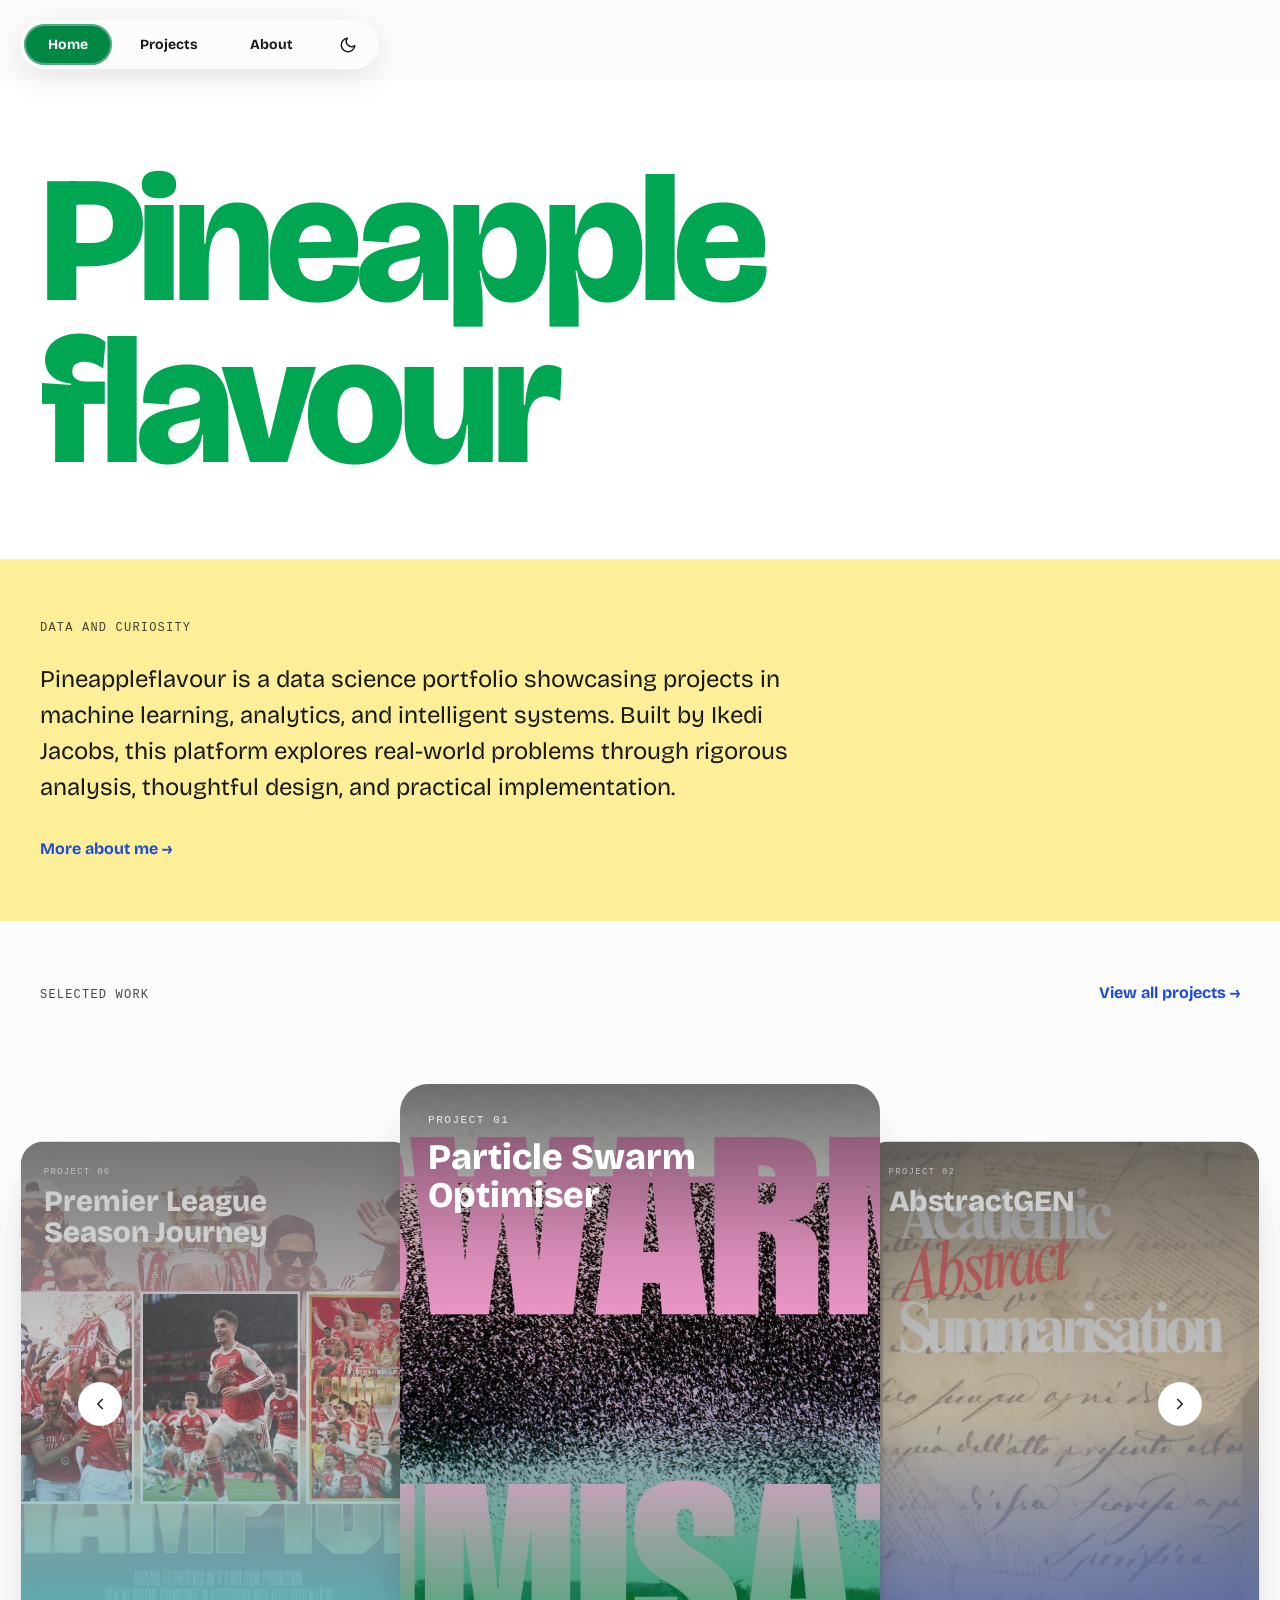
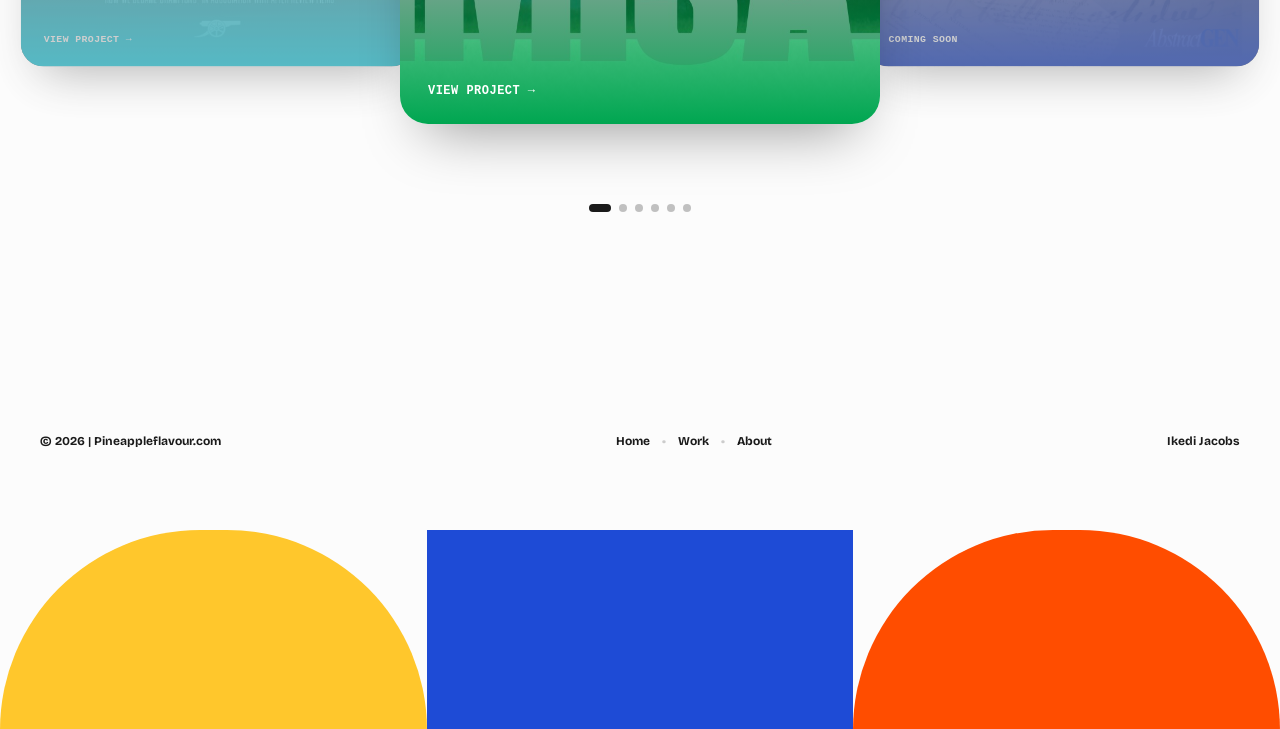
==== commit 89d28ec2: "Updated images for arsenal, global health, and skin lesion" ====
--- a/index.html
+++ b/index.html
@@ -1,167 +1,235 @@
-<!DOCTYPE html>
+<!doctype html>
 <html lang="en">
-
-<head>
-    <meta charset="UTF-8">
-    <meta name="viewport" content="width=device-width, initial-scale=1.0">
+  <head>
+    <meta charset="UTF-8" />
+    <meta name="viewport" content="width=device-width, initial-scale=1.0" />
     <title>Pineappleflavour</title>
-    <link rel="icon" href="/assets/favicon.ico" type="image/png">
+    <link rel="icon" href="/assets/favicon.ico" type="image/png" />
     <script>
-        (function() {
-            const savedTheme = localStorage.getItem('theme');
-            if (savedTheme === 'dark' || (!savedTheme && window.matchMedia('(prefers-color-scheme: dark)').matches)) {
-                document.documentElement.classList.add('dark-mode');
-            }
-        })();
+      (function () {
+        const savedTheme = localStorage.getItem("theme");
+        if (
+          savedTheme === "dark" ||
+          (!savedTheme &&
+            window.matchMedia("(prefers-color-scheme: dark)").matches)
+        ) {
+          document.documentElement.classList.add("dark-mode");
+        }
+      })();
     </script>
-    <link rel="stylesheet" href="/style.css">
-    <link rel="preconnect" href="https://fonts.googleapis.com">
-    <link rel="preconnect" href="https://fonts.gstatic.com" crossorigin>
+    <link rel="stylesheet" href="/style.css" />
+    <link rel="preconnect" href="https://fonts.googleapis.com" />
+    <link rel="preconnect" href="https://fonts.gstatic.com" crossorigin />
     <link
-        href="https://fonts.googleapis.com/css2?family=Ancizar+Serif:ital,wght@0,300..900;1,300..900&family=Bricolage+Grotesque:opsz,wght@12..96,200..800&display=swap"
-        rel="stylesheet">
-</head>
-
-<body class="page-home">
+      href="https://fonts.googleapis.com/css2?family=Ancizar+Serif:ital,wght@0,300..900;1,300..900&family=Bricolage+Grotesque:opsz,wght@12..96,200..800&display=swap"
+      rel="stylesheet"
+    />
+  </head>
+
+  <body class="page-home">
     <header class="header">
-        <nav class="nav">
-            <a href="/" class="nav-pill active">Home</a>
-            <a href="/work/" class="nav-pill">Projects</a>
-            <a href="/about/" class="nav-pill">About</a>
+      <nav class="nav">
+        <a href="/" class="nav-pill active">Home</a>
+        <a href="/work/" class="nav-pill">Projects</a>
+        <a href="/about/" class="nav-pill">About</a>
+      </nav>
+    </header>
+
+    <main>
+      <section class="hero-home">
+        <div class="hero-content">
+          <div class="title-row">
+            <h1 class="main-title">Pineapple<br />flavour</h1>
+          </div>
+        </div>
+        <div class="hero-info-box">
+          <p class="section-label">DATA AND CURIOSITY</p>
+          <p class="hero-description">
+            Pineappleflavour is a data science portfolio showcasing projects in
+            machine learning, analytics, and intelligent systems. Built by Ikedi
+            Jacobs, this platform explores real-world problems through rigorous
+            analysis, thoughtful design, and practical implementation.
+          </p>
+          <a href="/about/" class="more-link">More about me →</a>
+        </div>
+      </section>
+
+      <section class="featured-carousel" aria-label="Featured projects">
+        <div class="carousel-header">
+          <p class="section-label">SELECTED WORK</p>
+          <a href="/work/" class="more-link">View all projects →</a>
+        </div>
+
+        <div class="carousel-viewport" tabindex="0">
+          <div class="carousel-track">
+            <a
+              href="/pso/"
+              class="carousel-card"
+              style="--card-accent: var(--accent-green)"
+            >
+              <div
+                class="carousel-card-media"
+                style="
+                  background-image: url(&quot;assets/swarm-optimisation-full.jpg&quot;);
+                "
+              ></div>
+              <div class="carousel-card-overlay"></div>
+              <div class="carousel-card-body">
+                <span class="carousel-kicker">PROJECT 01</span>
+                <h2 class="carousel-headline">Particle Swarm Optimiser</h2>
+              </div>
+              <span class="carousel-card-link">View project →</span>
+            </a>
+
+            <div
+              class="carousel-card"
+              style="--card-accent: var(--accent-blue)"
+            >
+              <div
+                class="carousel-card-media"
+                style="
+                  background-image: url(&quot;assets/abstractGEN.jpg&quot;);
+                "
+              ></div>
+              <div class="carousel-card-overlay"></div>
+              <div class="carousel-card-body">
+                <span class="carousel-kicker">PROJECT 02</span>
+                <h2 class="carousel-headline">AbstractGEN</h2>
+              </div>
+              <span class="carousel-card-link">Coming soon</span>
+            </div>
+
+            <a
+              href="/skin-lesion/"
+              class="carousel-card"
+              style="--card-accent: var(--accent-orange)"
+            >
+              <div
+                class="carousel-card-media"
+                style="
+                  background-image: url(&quot;assets/skin_lesion1.jpeg&quot;);
+                "
+              ></div>
+              <div class="carousel-card-overlay"></div>
+              <div class="carousel-card-body">
+                <span class="carousel-kicker">PROJECT 03</span>
+                <h2 class="carousel-headline">Skin Lesion Classification</h2>
+              </div>
+              <span class="carousel-card-link">View project →</span>
+            </a>
+
+            <a
+              href="/f21dv/"
+              class="carousel-card"
+              style="--card-accent: var(--accent-yellow)"
+            >
+              <div
+                class="carousel-card-media"
+                style="
+                  background-image: url(&quot;assets/global_health.jpg&quot;);
+                "
+              ></div>
+              <div class="carousel-card-overlay"></div>
+              <div class="carousel-card-body">
+                <span class="carousel-kicker">PROJECT 04</span>
+                <h2 class="carousel-headline">Global Health Dashboard</h2>
+              </div>
+              <span class="carousel-card-link">View project →</span>
+            </a>
+
+            <a
+              href="/wine-quality/"
+              class="carousel-card"
+              style="--card-accent: var(--accent-brown)"
+            >
+              <div
+                class="carousel-card-media"
+                style="
+                  background-image: url(&quot;assets/winequality.png&quot;);
+                "
+              ></div>
+              <div class="carousel-card-overlay"></div>
+              <div class="carousel-card-body">
+                <span class="carousel-kicker">PROJECT 05</span>
+                <h2 class="carousel-headline">Wine Quality Analysis</h2>
+              </div>
+              <span class="carousel-card-link">View project →</span>
+            </a>
+
+            <a
+              href="/premier-league/"
+              class="carousel-card"
+              style="--card-accent: var(--premier-league-blue)"
+            >
+              <div
+                class="carousel-card-media"
+                style="background-image: url(&quot;assets/arsenal.jpg&quot;)"
+              ></div>
+              <div class="carousel-card-overlay"></div>
+              <div class="carousel-card-body">
+                <span class="carousel-kicker">PROJECT 06</span>
+                <h2 class="carousel-headline">Premier League Season Journey</h2>
+              </div>
+              <span class="carousel-card-link">View project →</span>
+            </a>
+          </div>
+
+          <button
+            type="button"
+            class="carousel-arrow carousel-arrow--prev"
+            aria-label="Previous project"
+          >
+            <svg
+              viewBox="0 0 24 24"
+              fill="none"
+              stroke="currentColor"
+              stroke-width="2"
+              stroke-linecap="round"
+              stroke-linejoin="round"
+            >
+              <polyline points="15 18 9 12 15 6"></polyline>
+            </svg>
+          </button>
+          <button
+            type="button"
+            class="carousel-arrow carousel-arrow--next"
+            aria-label="Next project"
+          >
+            <svg
+              viewBox="0 0 24 24"
+              fill="none"
+              stroke="currentColor"
+              stroke-width="2"
+              stroke-linecap="round"
+              stroke-linejoin="round"
+            >
+              <polyline points="9 18 15 12 9 6"></polyline>
+            </svg>
+          </button>
+        </div>
+
+        <div class="carousel-dots"></div>
+      </section>
+    </main>
+
+    <footer class="footer">
+      <div class="footer-top">
+        <div class="copyright">© 2026 | Pineappleflavour.com</div>
+        <nav class="footer-nav">
+          <a href="/">Home</a>
+          <span class="dot">•</span>
+          <a href="/work/">Work</a>
+          <span class="dot">•</span>
+          <a href="/about/">About</a>
         </nav>
-    </header>
-
-    <main>
-        <section class="hero-home">
-            <div class="hero-content">
-                <div class="title-row">
-                    <h1 class="main-title">Pineapple<br>flavour</h1>
-                </div>
-            </div>
-            <div class="hero-info-box">
-                <p class="section-label">DATA AND CURIOSITY</p>
-                <p class="hero-description">
-                    Pineappleflavour is a data science portfolio showcasing projects in machine learning, analytics, and
-                    intelligent systems.
-                    Built by Ikedi Jacobs, this platform explores real-world problems through rigorous analysis,
-                    thoughtful design, and
-                    practical implementation.
-                </p>
-                <a href="/about/" class="more-link">More about me →</a>
-            </div>
-        </section>
-
-        <section class="featured-carousel" aria-label="Featured projects">
-            <div class="carousel-header">
-                <p class="section-label">SELECTED WORK</p>
-                <a href="/work/" class="more-link">View all projects →</a>
-            </div>
-
-            <div class="carousel-viewport" tabindex="0">
-                <div class="carousel-track">
-                    <a href="/pso/" class="carousel-card" style="--card-accent: var(--accent-green);">
-                        <div class="carousel-card-media" style="background-image: url('assets/swarm-optimisation-full.jpg')"></div>
-                        <div class="carousel-card-overlay"></div>
-                        <div class="carousel-card-body">
-                            <span class="carousel-kicker">PROJECT 01</span>
-                            <h2 class="carousel-headline">Particle Swarm Optimiser</h2>
-                        </div>
-                        <span class="carousel-card-link">View project →</span>
-                    </a>
-
-                    <div class="carousel-card" style="--card-accent: var(--accent-blue);">
-                        <div class="carousel-card-media" style="background-image: url('assets/abstractGEN.jpg')"></div>
-                        <div class="carousel-card-overlay"></div>
-                        <div class="carousel-card-body">
-                            <span class="carousel-kicker">PROJECT 02</span>
-                            <h2 class="carousel-headline">AbstractGEN</h2>
-                        </div>
-                        <span class="carousel-card-link">Coming soon</span>
-                    </div>
-
-                    <a href="/skin-lesion/" class="carousel-card" style="--card-accent: var(--accent-orange);">
-                        <div class="carousel-card-media" style="background-image: url('assets/skin_lesion.jpg')"></div>
-                        <div class="carousel-card-overlay"></div>
-                        <div class="carousel-card-body">
-                            <span class="carousel-kicker">PROJECT 03</span>
-                            <h2 class="carousel-headline">Skin Lesion Classification</h2>
-                        </div>
-                        <span class="carousel-card-link">View project →</span>
-                    </a>
-
-                    <a href="/f21dv/" class="carousel-card" style="--card-accent: var(--accent-yellow);">
-                        <div class="carousel-card-media project-preview project-preview--f21dv">
-                            <div class="project-preview-grid project-preview-grid--compact">
-                                <div class="project-preview-panel">
-                                    <span>Map view</span>
-                                </div>
-                                <div class="project-preview-chart"></div>
-                                <div class="project-preview-chart"></div>
-                                <div class="project-preview-panel">
-                                    <span>Interactive filters</span>
-                                </div>
-                            </div>
-                        </div>
-                        <div class="carousel-card-overlay"></div>
-                        <div class="carousel-card-body">
-                            <span class="carousel-kicker">PROJECT 04</span>
-                            <h2 class="carousel-headline">Global Health Dashboard</h2>
-                        </div>
-                        <span class="carousel-card-link">View project →</span>
-                    </a>
-
-                    <a href="/wine-quality/" class="carousel-card" style="--card-accent: var(--accent-brown);">
-                        <div class="carousel-card-media" style="background-image: url('assets/winequality.png')"></div>
-                        <div class="carousel-card-overlay"></div>
-                        <div class="carousel-card-body">
-                            <span class="carousel-kicker">PROJECT 05</span>
-                            <h2 class="carousel-headline">Wine Quality Analysis</h2>
-                        </div>
-                        <span class="carousel-card-link">View project →</span>
-                    </a>
-
-                    <a href="/premier-league/" class="carousel-card" style="--card-accent: var(--premier-league-blue);">
-                        <div class="carousel-card-media" style="background-image: url('assets/arsenal_premierleague.jpg')"></div>
-                        <div class="carousel-card-overlay"></div>
-                        <div class="carousel-card-body">
-                            <span class="carousel-kicker">PROJECT 06</span>
-                            <h2 class="carousel-headline">Premier League Season Journey</h2>
-                        </div>
-                        <span class="carousel-card-link">View project →</span>
-                    </a>
-                </div>
-
-                <button type="button" class="carousel-arrow carousel-arrow--prev" aria-label="Previous project">
-                    <svg viewBox="0 0 24 24" fill="none" stroke="currentColor" stroke-width="2" stroke-linecap="round" stroke-linejoin="round"><polyline points="15 18 9 12 15 6"></polyline></svg>
-                </button>
-                <button type="button" class="carousel-arrow carousel-arrow--next" aria-label="Next project">
-                    <svg viewBox="0 0 24 24" fill="none" stroke="currentColor" stroke-width="2" stroke-linecap="round" stroke-linejoin="round"><polyline points="9 18 15 12 9 6"></polyline></svg>
-                </button>
-            </div>
-
-            <div class="carousel-dots"></div>
-        </section>
-    </main>
-
-    <footer class="footer">
-        <div class="footer-top">
-            <div class="copyright">© 2026 | Pineappleflavour.com</div>
-            <nav class="footer-nav">
-                <a href="/">Home</a>
-                <span class="dot">•</span>
-                <a href="/work/">Work</a>
-                <span class="dot">•</span>
-                <a href="/about/">About</a>
-            </nav>
-            <div class="footer-name">Ikedi Jacobs</div>
-        </div>
-        <div class="footer-shapes">
-            <div class="shape yellow"></div>
-            <div class="shape blue"></div>
-            <div class="shape orange"></div>
-        </div>
+        <div class="footer-name">Ikedi Jacobs</div>
+      </div>
+      <div class="footer-shapes">
+        <div class="shape yellow"></div>
+        <div class="shape blue"></div>
+        <div class="shape orange"></div>
+      </div>
     </footer>
     <script src="/main.js"></script>
-</body>
-
+  </body>
 </html>
